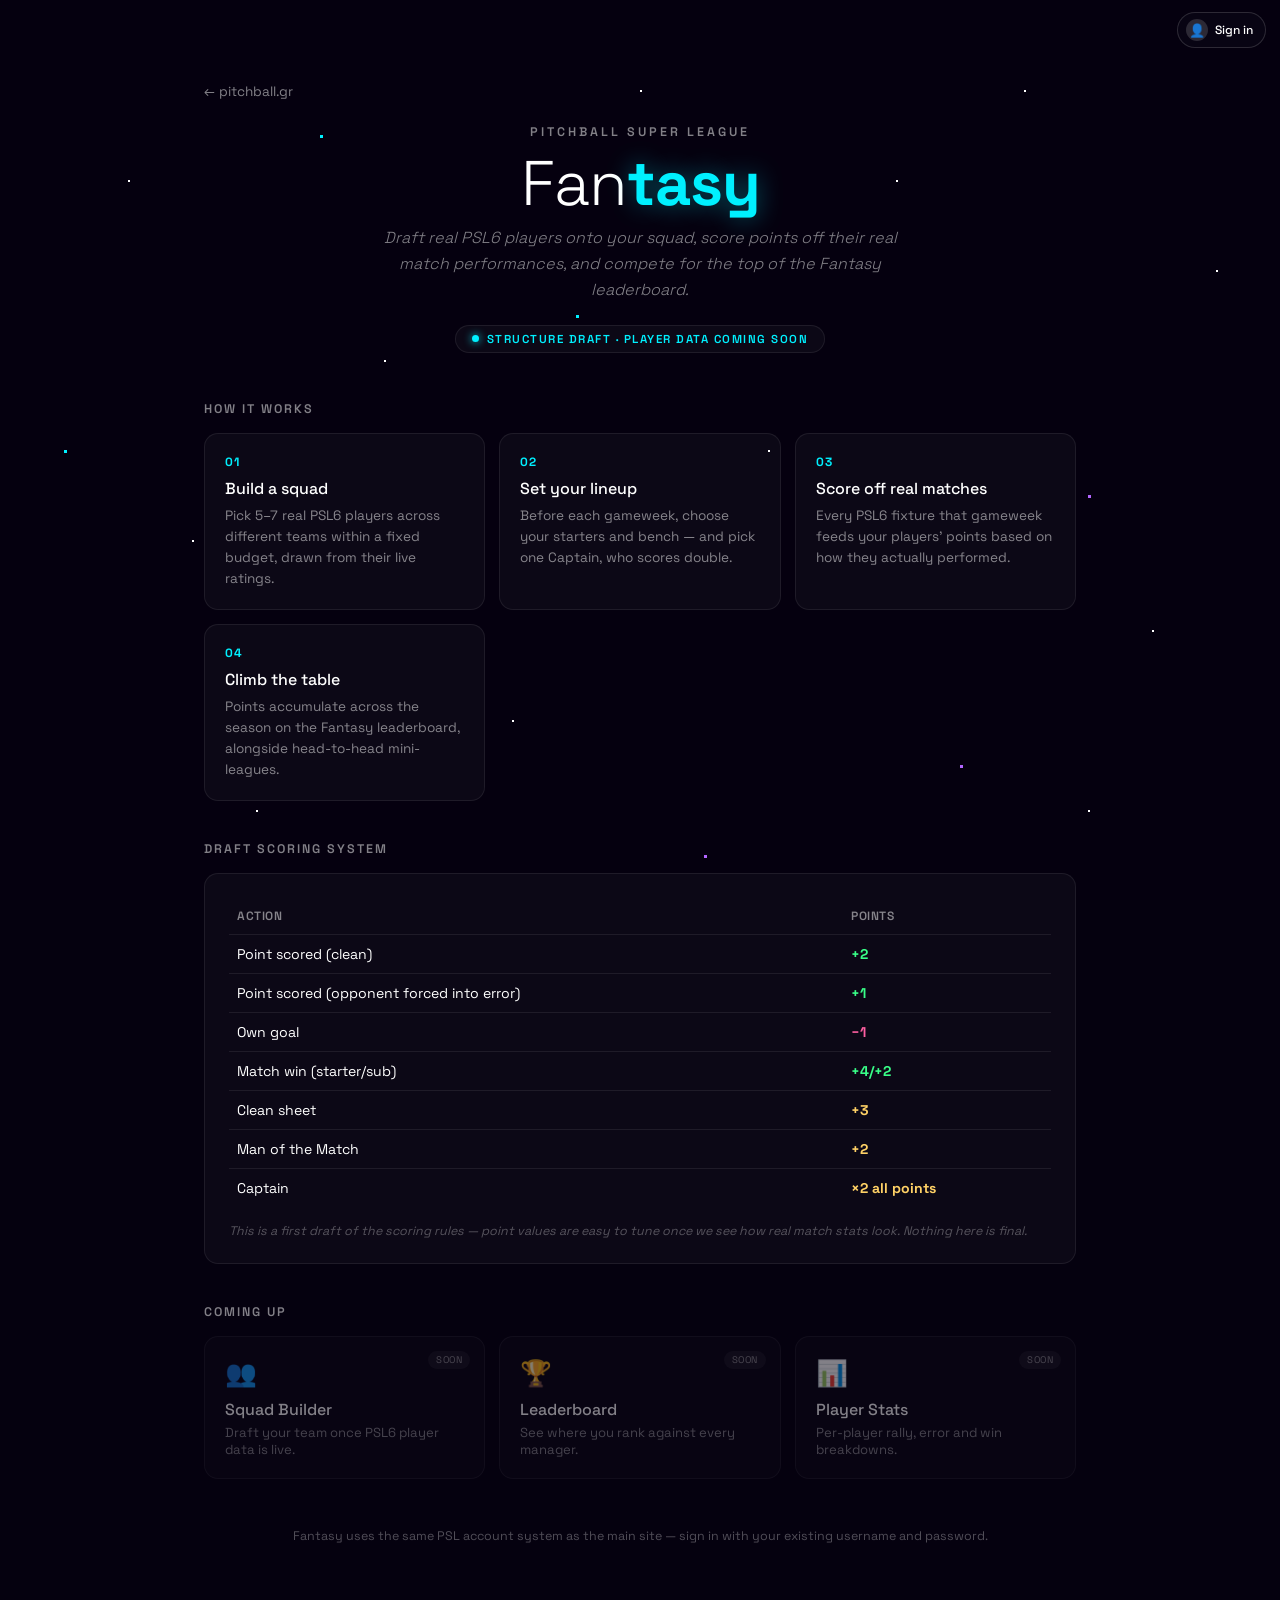
==== index.html @ b67c0db8 "Rename fantasy-index.html to index.html" ====
<!DOCTYPE html>
<html lang="en">
<head>
<meta charset="UTF-8">
<meta name="viewport" content="width=device-width, initial-scale=1.0">
<title>Pitchball Fantasy</title>
<link href="https://fonts.googleapis.com/css2?family=Space+Grotesk:wght@300;400;600;700&display=swap" rel="stylesheet">
<style>
  :root {
    --space-dark: #05010f;
    --panel: rgba(255, 255, 255, 0.03);
    --neon-purple: #b366ff;
    --neon-cyan: #00f0ff;
    --accent-gold: #ffd166;
    --accent-green: #39ff88;
    --accent-pink: #ff5fa2;
    --text-main: #ffffff;
    --text-muted: rgba(255, 255, 255, 0.5);
    --text-dim: rgba(255, 255, 255, 0.3);
    --border-color: rgba(255, 255, 255, 0.08);
    --border-color-2: rgba(255, 255, 255, 0.15);
  }

  * { box-sizing: border-box; margin: 0; padding: 0; }

  body {
    font-family: 'Space Grotesk', sans-serif;
    background-color: var(--space-dark);
    background-image: url('bg.png');
    background-size: cover;
    background-position: center;
    background-attachment: fixed;
    color: var(--text-main);
    min-height: 100vh;
    position: relative;
  }

  body::before {
    content: '';
    position: fixed;
    top: 0; left: 0; right: 0; bottom: 0;
    background: rgba(5, 1, 15, 0.87);
    z-index: 0;
    pointer-events: none;
  }

  .stars {
    position: fixed;
    top: 0; left: 0; width: 100%; height: 100%;
    z-index: 1;
    pointer-events: none;
  }
  .stars::before, .stars::after {
    content: ''; position: absolute; width: 2px; height: 2px;
    background: transparent;
    box-shadow:
      10vw 20vh #fff, 40vw 80vh #fff, 80vw 10vh #fff, 20vw 90vh #fff,
      60vw 50vh #fff, 90vw 70vh #fff, 30vw 40vh #fff, 70vw 20vh #fff,
      50vw 10vh #fff, 15vw 60vh #fff, 85vw 90vh #fff, 95vw 30vh #fff;
    animation: twinkle 4s infinite alternate;
  }
  .stars::after {
    width: 3px; height: 3px;
    box-shadow:
      25vw 15vh var(--neon-cyan), 75vw 85vh var(--neon-purple), 5vw 50vh var(--neon-cyan),
      55vw 95vh var(--neon-purple), 45vw 35vh var(--neon-cyan), 85vw 55vh var(--neon-purple);
    animation: twinkle 3s infinite alternate-reverse;
  }
  @keyframes twinkle {
    0% { opacity: 0.2; transform: scale(0.8); }
    100% { opacity: 1; transform: scale(1.2); }
  }

  .container {
    position: relative;
    z-index: 2;
    max-width: 920px;
    margin: 0 auto;
    padding: 5rem 1.5rem 5rem;
  }

  .back-link {
    display: inline-block;
    color: var(--text-muted);
    text-decoration: none;
    font-size: 0.85rem;
    margin-bottom: 1.5rem;
    transition: color 0.25s;
  }
  .back-link:hover { color: var(--neon-cyan); }

  header { text-align: center; margin-bottom: 3rem; }
  .eyebrow {
    font-size: 0.78rem;
    letter-spacing: 3px;
    text-transform: uppercase;
    color: var(--text-muted);
    font-weight: 600;
    margin-bottom: 0.6rem;
  }
  .title {
    font-size: clamp(2.6rem, 7vh, 4rem);
    font-weight: 300;
    letter-spacing: -1px;
    margin-bottom: 0.6rem;
    line-height: 1.05;
  }
  .title span { color: var(--neon-cyan); font-weight: 700; text-shadow: 0 0 24px rgba(0,240,255,0.4); }
  .subtitle {
    font-size: 1rem;
    color: var(--text-muted);
    font-weight: 300;
    font-style: italic;
    max-width: 560px;
    margin: 0 auto;
    line-height: 1.6;
  }

  .status-pill {
    display: inline-flex;
    align-items: center;
    gap: 8px;
    padding: 6px 16px;
    border-radius: 999px;
    border: 1px solid var(--border-color);
    background: rgba(255, 255, 255, 0.03);
    font-size: 0.72rem;
    letter-spacing: 1.5px;
    text-transform: uppercase;
    color: var(--neon-cyan);
    font-weight: 600;
    margin-top: 1.4rem;
  }
  .status-pill .dot {
    width: 7px; height: 7px;
    border-radius: 50%;
    background: var(--neon-cyan);
    box-shadow: 0 0 8px var(--neon-cyan);
    animation: pulse 1.6s infinite;
  }
  @keyframes pulse { 0%,100%{opacity:1;} 50%{opacity:0.3;} }

  .section { margin-bottom: 2.5rem; }
  .section-title {
    font-size: 0.78rem;
    letter-spacing: 2px;
    text-transform: uppercase;
    color: var(--text-muted);
    font-weight: 600;
    margin-bottom: 1rem;
  }

  .card {
    background: var(--panel);
    border: 1px solid var(--border-color);
    border-radius: 14px;
    padding: 1.5rem;
  }

  .steps-grid { display: grid; grid-template-columns: repeat(auto-fit, minmax(210px, 1fr)); gap: 14px; }
  .step-card {
    background: var(--panel);
    border: 1px solid var(--border-color);
    border-radius: 14px;
    padding: 1.25rem;
  }
  .step-num {
    font-size: 0.75rem;
    color: var(--neon-cyan);
    font-weight: 700;
    letter-spacing: 1px;
    margin-bottom: 8px;
  }
  .step-title { font-size: 1rem; font-weight: 500; margin-bottom: 6px; }
  .step-desc { font-size: 0.85rem; color: var(--text-muted); line-height: 1.55; }

  table.scoring { width: 100%; border-collapse: collapse; font-size: 0.88rem; }
  table.scoring th, table.scoring td { text-align: left; padding: 10px 8px; border-bottom: 1px solid var(--border-color); }
  table.scoring th { color: var(--text-muted); font-weight: 600; font-size: 0.75rem; text-transform: uppercase; letter-spacing: 0.5px; }
  table.scoring tr:last-child td { border-bottom: none; }
  .pts { font-weight: 700; }
  .pts.pos { color: var(--accent-green); }
  .pts.neg { color: var(--accent-pink); }
  .pts.bonus { color: var(--accent-gold); }

  .draft-note {
    margin-top: 1rem;
    font-size: 0.78rem;
    color: var(--text-dim);
    font-style: italic;
  }

  .nav-grid { display: grid; grid-template-columns: repeat(auto-fit, minmax(200px, 1fr)); gap: 14px; }
  .nav-card {
    background: var(--panel);
    border: 1px solid var(--border-color);
    border-radius: 14px;
    padding: 1.25rem;
    text-decoration: none;
    color: var(--text-main);
    transition: border-color 0.2s, transform 0.2s;
    display: block;
    position: relative;
  }
  .nav-card.disabled { opacity: 0.5; cursor: default; pointer-events: none; }
  .nav-card:not(.disabled):hover { border-color: var(--border-color-2); transform: translateY(-2px); }
  .nav-card-icon { font-size: 1.6rem; margin-bottom: 10px; }
  .nav-card-title { font-size: 1rem; font-weight: 500; margin-bottom: 4px; }
  .nav-card-desc { font-size: 0.82rem; color: var(--text-muted); }
  .nav-card-tag {
    position: absolute; top: 14px; right: 14px;
    font-size: 0.6rem; text-transform: uppercase; letter-spacing: 0.5px;
    padding: 3px 8px; border-radius: 999px;
    background: rgba(255,255,255,0.06); color: var(--text-muted);
  }

  .auth-note { font-size: 0.78rem; color: var(--text-dim); text-align: center; margin-top: 3rem; line-height: 1.6; }
</style>
</head>
<body>

<div class="stars"></div>

<div class="container">
  <a href="https://pitchball.gr" class="back-link">&larr; pitchball.gr</a>

  <header>
    <div class="eyebrow">Pitchball Super League</div>
    <h1 class="title">Fan<span>tasy</span></h1>
    <p class="subtitle">Draft real PSL6 players onto your squad, score points off their real match performances, and compete for the top of the Fantasy leaderboard.</p>
    <div class="status-pill"><span class="dot"></span>Structure Draft &middot; Player Data Coming Soon</div>
  </header>

  <div class="section">
    <div class="section-title">How It Works</div>
    <div class="steps-grid">
      <div class="step-card">
        <div class="step-num">01</div>
        <div class="step-title">Build a squad</div>
        <div class="step-desc">Pick 5&ndash;7 real PSL6 players across different teams within a fixed budget, drawn from their live ratings.</div>
      </div>
      <div class="step-card">
        <div class="step-num">02</div>
        <div class="step-title">Set your lineup</div>
        <div class="step-desc">Before each gameweek, choose your starters and bench &mdash; and pick one Captain, who scores double.</div>
      </div>
      <div class="step-card">
        <div class="step-num">03</div>
        <div class="step-title">Score off real matches</div>
        <div class="step-desc">Every PSL6 fixture that gameweek feeds your players' points based on how they actually performed.</div>
      </div>
      <div class="step-card">
        <div class="step-num">04</div>
        <div class="step-title">Climb the table</div>
        <div class="step-desc">Points accumulate across the season on the Fantasy leaderboard, alongside head-to-head mini-leagues.</div>
      </div>
    </div>
  </div>

  <div class="section">
    <div class="section-title">Draft Scoring System</div>
    <div class="card">
      <table class="scoring">
        <thead>
          <tr><th>Action</th><th>Points</th></tr>
        </thead>
        <tbody>
          <tr><td>Point scored (clean)</td><td class="pts pos">+2</td></tr>
          <tr><td>Point scored (opponent forced into error)</td><td class="pts pos">+1</td></tr>
          <tr><td>Own goal</td><td class="pts neg">&minus;1</td></tr>
          <tr><td>Match win (starter/sub)</td><td class="pts pos">+4/+2</td></tr>
          <tr><td>Clean sheet</td><td class="pts bonus">+3</td></tr>
          <tr><td>Man of the Match</td><td class="pts bonus">+2</td></tr>
          <tr><td>Captain</td><td class="pts bonus">&times;2 all points</td></tr>
        </tbody>
      </table>
      <p class="draft-note">This is a first draft of the scoring rules &mdash; point values are easy to tune once we see how real match stats look. Nothing here is final.</p>
    </div>
  </div>

  <div class="section">
    <div class="section-title">Coming Up</div>
    <div class="nav-grid">
      <a href="#" class="nav-card disabled">
        <span class="nav-card-tag">Soon</span>
        <div class="nav-card-icon">&#128101;</div>
        <div class="nav-card-title">Squad Builder</div>
        <div class="nav-card-desc">Draft your team once PSL6 player data is live.</div>
      </a>
      <a href="#" class="nav-card disabled">
        <span class="nav-card-tag">Soon</span>
        <div class="nav-card-icon">&#127942;</div>
        <div class="nav-card-title">Leaderboard</div>
        <div class="nav-card-desc">See where you rank against every manager.</div>
      </a>
      <a href="#" class="nav-card disabled">
        <span class="nav-card-tag">Soon</span>
        <div class="nav-card-icon">&#128202;</div>
        <div class="nav-card-title">Player Stats</div>
        <div class="nav-card-desc">Per-player rally, error and win breakdowns.</div>
      </a>
    </div>
  </div>

  <p class="auth-note">Fantasy uses the same PSL account system as the main site &mdash; sign in with your existing username and password.</p>
</div>

<script>
// ── SHARED PSL AUTH WIDGET (identical to psl5/league.html) ─────────
// Same Firebase Realtime Database, so existing PSL accounts work here too.
// Note: localStorage sessions are per-subdomain, so signing in on pitchball.gr
// does not automatically carry over here — same credentials, separate sign-in.
const PSL_DB_URL = 'https://ptchbl4-default-rtdb.europe-west1.firebasedatabase.app/.json';
const PSL_ADMIN = 'pitchball';
let _pslDbCache = null, _pslDbFetching = null;
async function pslDbGet(){if(_pslDbCache)return _pslDbCache;if(_pslDbFetching)return _pslDbFetching;_pslDbFetching=fetch(PSL_DB_URL).then(r=>r.json()).then(data=>{_pslDbCache=data;_pslDbFetching=null;return _pslDbCache;});return _pslDbFetching;}
async function pslDbSet(data){_pslDbCache=data;await fetch(PSL_DB_URL,{method:'PUT',headers:{'Content-Type':'application/json'},body:JSON.stringify(data)});}
function pslDbInvalidate(){_pslDbCache=null;}
let pslCurrentUser=null;
function pslLoadSession(){const s=localStorage.getItem('psl_session');return s?JSON.parse(s):null;}
function pslSaveSession(u){localStorage.setItem('psl_session',JSON.stringify(u));}
function pslClearSession(){localStorage.removeItem('psl_session');}
async function pslHashPass(pass){const buf=await crypto.subtle.digest('SHA-256',new TextEncoder().encode(pass+'psl5salt'));return Array.from(new Uint8Array(buf)).map(b=>b.toString(16).padStart(2,'0')).join('');}

function injectAuthStyles(){if(document.getElementById('psl-auth-styles'))return;const s=document.createElement('style');s.id='psl-auth-styles';s.textContent=`#psl-auth-widget{position:fixed;top:12px;right:14px;z-index:99999;font-family:'Space Grotesk',sans-serif;}.psl-aw-btn{display:flex;align-items:center;gap:7px;background:rgba(10,5,20,0.85);border:1px solid rgba(255,255,255,0.15);border-radius:20px;padding:6px 12px 6px 8px;cursor:pointer;backdrop-filter:blur(8px);font-size:12px;color:#fff;font-weight:500;}.psl-aw-btn:hover{border-color:rgba(0,240,255,0.5);}.psl-aw-avatar{width:22px;height:22px;border-radius:50%;background:#00f0ff;display:flex;align-items:center;justify-content:center;font-size:11px;font-weight:700;color:#000;flex-shrink:0;}.psl-aw-avatar.guest{background:rgba(255,255,255,0.15);color:#fff;font-size:13px;}.psl-aw-drop{position:absolute;top:calc(100% + 8px);right:0;background:#0a0518;border:1px solid rgba(255,255,255,0.12);border-radius:12px;overflow:hidden;min-width:220px;box-shadow:0 8px 32px rgba(0,0,0,0.5);display:none;}.psl-aw-drop.open{display:block;}.psl-aw-drop-header{padding:12px 14px;border-bottom:1px solid rgba(255,255,255,0.08);font-size:12px;color:rgba(255,255,255,0.4);display:flex;align-items:center;gap:10px;}.psl-aw-drop-header strong{display:block;font-size:14px;color:#fff;margin-bottom:1px;}.psl-aw-drop-item{display:block;width:100%;padding:11px 14px;font-size:13px;font-weight:500;color:#fff;background:none;border:none;cursor:pointer;text-align:left;transition:background 0.1s;font-family:inherit;text-decoration:none;}.psl-aw-drop-item:hover{background:rgba(255,255,255,0.06);}.psl-aw-drop-item.danger{color:#ff5fa2;}.psl-aw-divider{border:none;border-top:1px solid rgba(255,255,255,0.08);margin:2px 0;}.psl-modal-overlay{position:fixed;inset:0;background:rgba(0,0,0,0.7);z-index:100000;display:flex;align-items:center;justify-content:center;padding:1rem;}.psl-modal{background:#0a0518;border:1px solid rgba(255,255,255,0.12);border-radius:16px;width:100%;max-width:380px;overflow:hidden;}.psl-modal-hd{padding:1.25rem 1.5rem;border-bottom:1px solid rgba(255,255,255,0.1);display:flex;align-items:center;justify-content:space-between;}.psl-modal-title{font-size:16px;font-weight:600;color:#fff;}.psl-modal-close{background:none;border:none;color:rgba(255,255,255,0.4);cursor:pointer;font-size:20px;line-height:1;padding:2px;font-family:inherit;}.psl-modal-bd{padding:1.5rem;}.psl-form-group{margin-bottom:14px;}.psl-label{font-size:12px;color:rgba(255,255,255,0.5);margin-bottom:5px;display:block;font-weight:500;}.psl-input{width:100%;background:rgba(255,255,255,0.06);border:1px solid rgba(255,255,255,0.15);color:#fff;border-radius:8px;padding:9px 12px;font-size:13px;font-family:inherit;box-sizing:border-box;}.psl-input:focus{outline:none;border-color:#00f0ff;}.psl-input::placeholder{color:rgba(255,255,255,0.3);}.psl-btn-primary{width:100%;padding:10px;background:#00f0ff;color:#000;border:none;border-radius:8px;font-size:13px;font-weight:700;cursor:pointer;font-family:inherit;}.psl-btn-primary:hover{background:#33f3ff;}.psl-btn-primary:disabled{opacity:0.4;cursor:not-allowed;}.psl-err{font-size:11px;color:#ff5fa2;margin-top:6px;}.psl-ok{font-size:11px;color:#39ff88;margin-top:6px;}.psl-tabs{display:flex;margin-bottom:1.5rem;background:rgba(255,255,255,0.06);border-radius:8px;padding:3px;gap:3px;}.psl-tab{flex:1;padding:7px;border:none;background:none;border-radius:6px;font-size:12px;font-weight:600;color:rgba(255,255,255,0.4);cursor:pointer;font-family:inherit;}.psl-tab.active{background:#00f0ff;color:#000;}.psl-avatar-preview{width:72px;height:72px;border-radius:50%;object-fit:cover;border:2px solid rgba(255,255,255,0.15);display:block;margin:0 auto 12px;}`;document.head.appendChild(s);}

function renderWidget(){if(!document.body){setTimeout(renderWidget,50);return;}const ex=document.getElementById('psl-auth-widget');if(ex)ex.remove();const w=document.createElement('div');w.id='psl-auth-widget';if(pslCurrentUser){const avatarBtn=pslCurrentUser.avatar?`<img src="${pslCurrentUser.avatar}" style="width:22px;height:22px;border-radius:50%;object-fit:cover;flex-shrink:0;" onerror="this.outerHTML='<div class=psl-aw-avatar>${pslCurrentUser.username[0].toUpperCase()}</div>'">`:`<div class="psl-aw-avatar">${pslCurrentUser.username[0].toUpperCase()}</div>`;const avatarDrop=pslCurrentUser.avatar?`<img src="${pslCurrentUser.avatar}" style="width:36px;height:36px;border-radius:50%;object-fit:cover;flex-shrink:0;">`:`<div class="psl-aw-avatar" style="width:36px;height:36px;font-size:15px;">${pslCurrentUser.username[0].toUpperCase()}</div>`;w.innerHTML=`<div class="psl-aw-btn" onclick="pslToggleDrop()">${avatarBtn}<span>${pslCurrentUser.username}</span><span style="color:rgba(255,255,255,0.3);font-size:10px;">▾</span></div><div class="psl-aw-drop" id="psl-aw-drop"><div class="psl-aw-drop-header">${avatarDrop}<div><strong>${pslCurrentUser.username}</strong>${pslCurrentUser.isAdmin?'<span style="color:#00f0ff;font-size:10px;">⚡ Admin</span>':''}</div></div><hr class="psl-aw-divider"><button class="psl-aw-drop-item danger" onclick="pslLogout()">Sign out</button></div>`;}else{w.innerHTML=`<div class="psl-aw-btn" onclick="pslOpenAuth('login')"><div class="psl-aw-avatar guest">👤</div><span>Sign in</span></div>`;}document.body.appendChild(w);document.addEventListener('click',e=>{if(!w.contains(e.target)){const d=document.getElementById('psl-aw-drop');if(d)d.classList.remove('open');}},{capture:true});}
function pslToggleDrop(){document.getElementById('psl-aw-drop')?.classList.toggle('open');}

let _authModal=null;
function pslOpenAuth(tab='login'){if(_authModal)_authModal.remove();const o=document.createElement('div');o.className='psl-modal-overlay';o.id='psl-auth-modal';o.innerHTML=`<div class="psl-modal"><div class="psl-modal-hd"><div class="psl-modal-title">PSL Account</div><button class="psl-modal-close" onclick="pslCloseAuth()">×</button></div><div class="psl-modal-bd"><div class="psl-tabs"><button class="psl-tab ${tab==='login'?'active':''}" onclick="pslSwitchTab('login')">Sign In</button><button class="psl-tab ${tab==='register'?'active':''}" onclick="pslSwitchTab('register')">Register</button></div><div id="psl-tab-login" ${tab!=='login'?'style="display:none"':''}><div class="psl-form-group"><label class="psl-label">Username or Email</label><input class="psl-input" id="psl-li-user" placeholder="Enter username or email"></div><div class="psl-form-group"><label class="psl-label">Password</label><input class="psl-input" id="psl-li-pass" type="password" placeholder="Enter password"></div><div class="psl-err" id="psl-li-err" style="display:none"></div><button class="psl-btn-primary" id="psl-li-btn" onclick="pslDoLogin()">Sign In</button></div><div id="psl-tab-register" ${tab!=='register'?'style="display:none"':''}><div class="psl-form-group"><label class="psl-label">Username</label><input class="psl-input" id="psl-rg-user" placeholder="Choose a username" maxlength="20"></div><div class="psl-form-group"><label class="psl-label">Email</label><input class="psl-input" id="psl-rg-email" type="email" placeholder="your@email.com"></div><div class="psl-form-group"><label class="psl-label">Password</label><input class="psl-input" id="psl-rg-pass" type="password" placeholder="Min. 6 characters"></div><div class="psl-err" id="psl-rg-err" style="display:none"></div><button class="psl-btn-primary" id="psl-rg-btn" onclick="pslDoRegister()">Create Account</button></div></div></div>`;o.addEventListener('click',e=>{if(e.target===o)pslCloseAuth();});document.body.appendChild(o);_authModal=o;}
function pslCloseAuth(){_authModal?.remove();_authModal=null;}
function pslSwitchTab(tab){document.getElementById('psl-tab-login').style.display=tab==='login'?'':'none';document.getElementById('psl-tab-register').style.display=tab==='register'?'':'none';document.querySelectorAll('.psl-tab').forEach((b,i)=>b.classList.toggle('active',i===(tab==='login'?0:1)));}

async function pslDoLogin(){const raw=document.getElementById('psl-li-user').value.trim();const pass=document.getElementById('psl-li-pass').value;const e=document.getElementById('psl-li-err');e.style.display='none';if(!raw||!pass){e.textContent='Please fill in all fields.';e.style.display='block';return;}const btn=document.getElementById('psl-li-btn');btn.disabled=true;btn.textContent='Signing in...';try{const db=await pslDbGet();const users=db.users||{};const user=Object.values(users).find(u=>u.username.toLowerCase()===raw.toLowerCase()||u.email.toLowerCase()===raw.toLowerCase());if(!user){e.textContent='Account not found.';e.style.display='block';return;}const hash=await pslHashPass(pass);if(hash!==user.passHash){e.textContent='Incorrect password.';e.style.display='block';return;}pslCurrentUser={username:user.username,email:user.email,avatar:user.avatar||null,isAdmin:user.username.toLowerCase()===PSL_ADMIN};pslSaveSession(pslCurrentUser);pslCloseAuth();renderWidget();}catch(err){e.textContent='Connection error. Try again.';e.style.display='block';}finally{btn.disabled=false;btn.textContent='Sign In';}}
async function pslDoRegister(){const username=document.getElementById('psl-rg-user').value.trim();const email=document.getElementById('psl-rg-email').value.trim().toLowerCase();const pass=document.getElementById('psl-rg-pass').value;const e=document.getElementById('psl-rg-err');e.style.display='none';if(!username||!email||!pass){e.textContent='Please fill in all fields.';e.style.display='block';return;}if(username.length<2){e.textContent='Username too short.';e.style.display='block';return;}if(pass.length<6){e.textContent='Password must be 6+ characters.';e.style.display='block';return;}const btn=document.getElementById('psl-rg-btn');btn.disabled=true;btn.textContent='Creating...';try{const db=await pslDbGet();const users=db.users||{};if(users[username.toLowerCase()]){e.textContent='Username taken.';e.style.display='block';return;}const passHash=await pslHashPass(pass);users[username.toLowerCase()]={username,email,passHash,avatar:null,joined:new Date().toISOString()};await pslDbSet({...db,users});pslDbInvalidate();pslCurrentUser={username,email,avatar:null,isAdmin:username.toLowerCase()===PSL_ADMIN};pslSaveSession(pslCurrentUser);pslCloseAuth();renderWidget();}catch(err){e.textContent='Connection error. Try again.';e.style.display='block';}finally{btn.disabled=false;btn.textContent='Create Account';}}
function pslLogout(){pslClearSession();pslCurrentUser=null;pslDbInvalidate();renderWidget();}

async function pslAuthInit(){injectAuthStyles();const session=pslLoadSession();if(session){try{const db=await pslDbGet();const uData=(db.users||{})[session.username.toLowerCase()];if(uData){pslCurrentUser={username:uData.username,email:uData.email,avatar:uData.avatar||null,isAdmin:uData.username.toLowerCase()===PSL_ADMIN};pslSaveSession(pslCurrentUser);}else{pslClearSession();}}catch(err){pslCurrentUser=session;}}renderWidget();}
injectAuthStyles();
document.addEventListener('DOMContentLoaded',pslAuthInit);
</script>
</body>
</html>
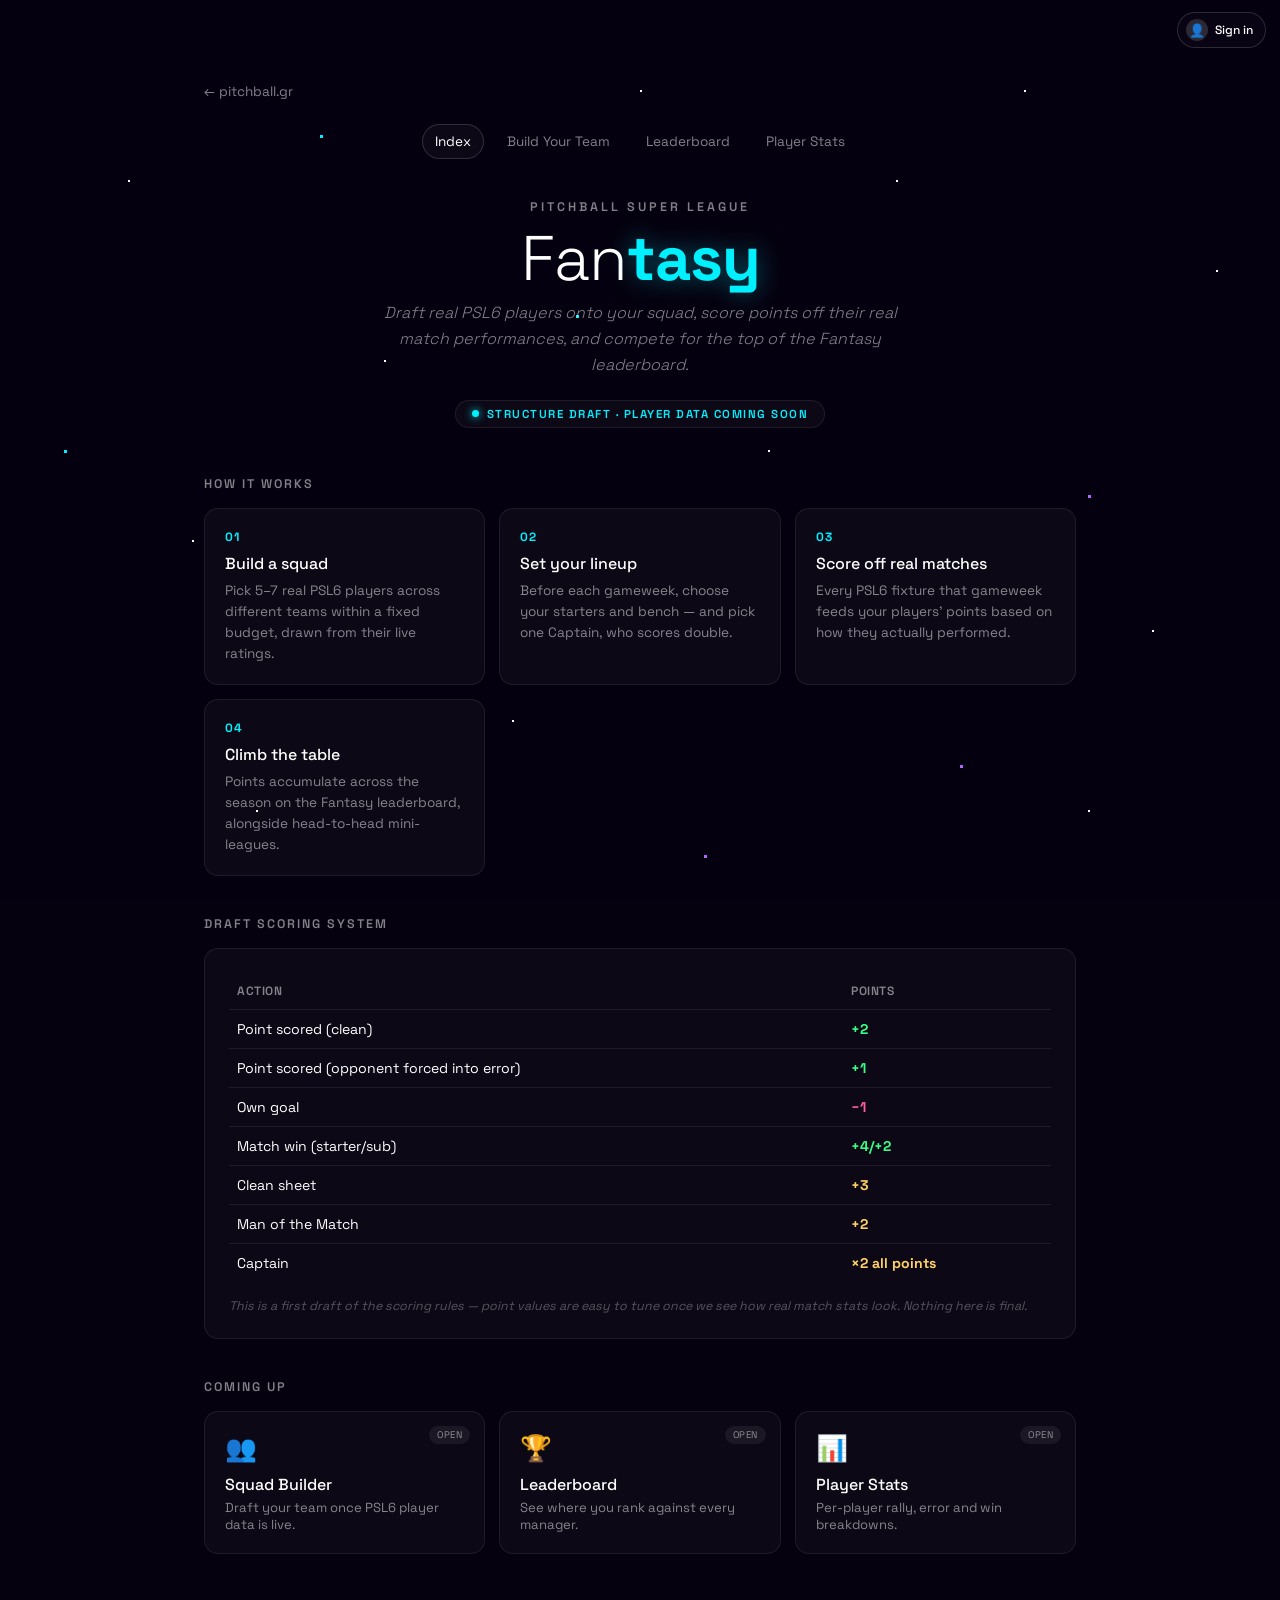
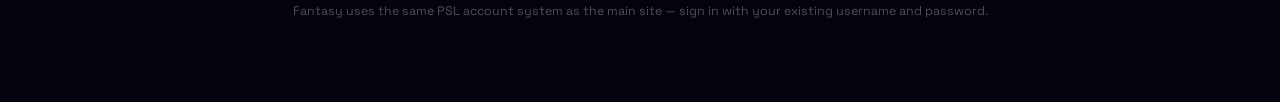
==== commit 7e959b99: "login fix" ====
--- a/index.html
+++ b/index.html
@@ -89,6 +89,29 @@
   }
   .back-link:hover { color: var(--neon-cyan); }
 
+  .topnav {
+    display: flex;
+    justify-content: center;
+    gap: 10px;
+    flex-wrap: wrap;
+    margin-bottom: 2.5rem;
+  }
+  .nav-link {
+    padding: 8px 12px;
+    border-radius: 999px;
+    border: 1px solid transparent;
+    color: var(--text-muted);
+    text-decoration: none;
+    font-size: 0.85rem;
+    transition: 0.2s ease;
+  }
+  .nav-link:hover,
+  .nav-link.active {
+    border-color: var(--border-color-2);
+    background: rgba(255,255,255,0.03);
+    color: var(--text-main);
+  }
+
   header { text-align: center; margin-bottom: 3rem; }
   .eyebrow {
     font-size: 0.78rem;
@@ -223,6 +246,13 @@
 
 <div class="container">
   <a href="https://pitchball.gr" class="back-link">&larr; pitchball.gr</a>
+
+  <nav class="topnav" aria-label="Fantasy pages">
+    <a href="index.html" class="nav-link active" aria-current="page">Index</a>
+    <a href="fantasy-build.html" class="nav-link">Build Your Team</a>
+    <a href="fantasy-leaderboard.html" class="nav-link">Leaderboard</a>
+    <a href="fantasy-players.html" class="nav-link">Player Stats</a>
+  </nav>
 
   <header>
     <div class="eyebrow">Pitchball Super League</div>
@@ -281,20 +311,20 @@
   <div class="section">
     <div class="section-title">Coming Up</div>
     <div class="nav-grid">
-      <a href="#" class="nav-card disabled">
-        <span class="nav-card-tag">Soon</span>
+      <a href="fantasy-build.html" class="nav-card">
+        <span class="nav-card-tag">Open</span>
         <div class="nav-card-icon">&#128101;</div>
         <div class="nav-card-title">Squad Builder</div>
         <div class="nav-card-desc">Draft your team once PSL6 player data is live.</div>
       </a>
-      <a href="#" class="nav-card disabled">
-        <span class="nav-card-tag">Soon</span>
+      <a href="fantasy-leaderboard.html" class="nav-card">
+        <span class="nav-card-tag">Open</span>
         <div class="nav-card-icon">&#127942;</div>
         <div class="nav-card-title">Leaderboard</div>
         <div class="nav-card-desc">See where you rank against every manager.</div>
       </a>
-      <a href="#" class="nav-card disabled">
-        <span class="nav-card-tag">Soon</span>
+      <a href="fantasy-players.html" class="nav-card">
+        <span class="nav-card-tag">Open</span>
         <div class="nav-card-icon">&#128202;</div>
         <div class="nav-card-title">Player Stats</div>
         <div class="nav-card-desc">Per-player rally, error and win breakdowns.</div>
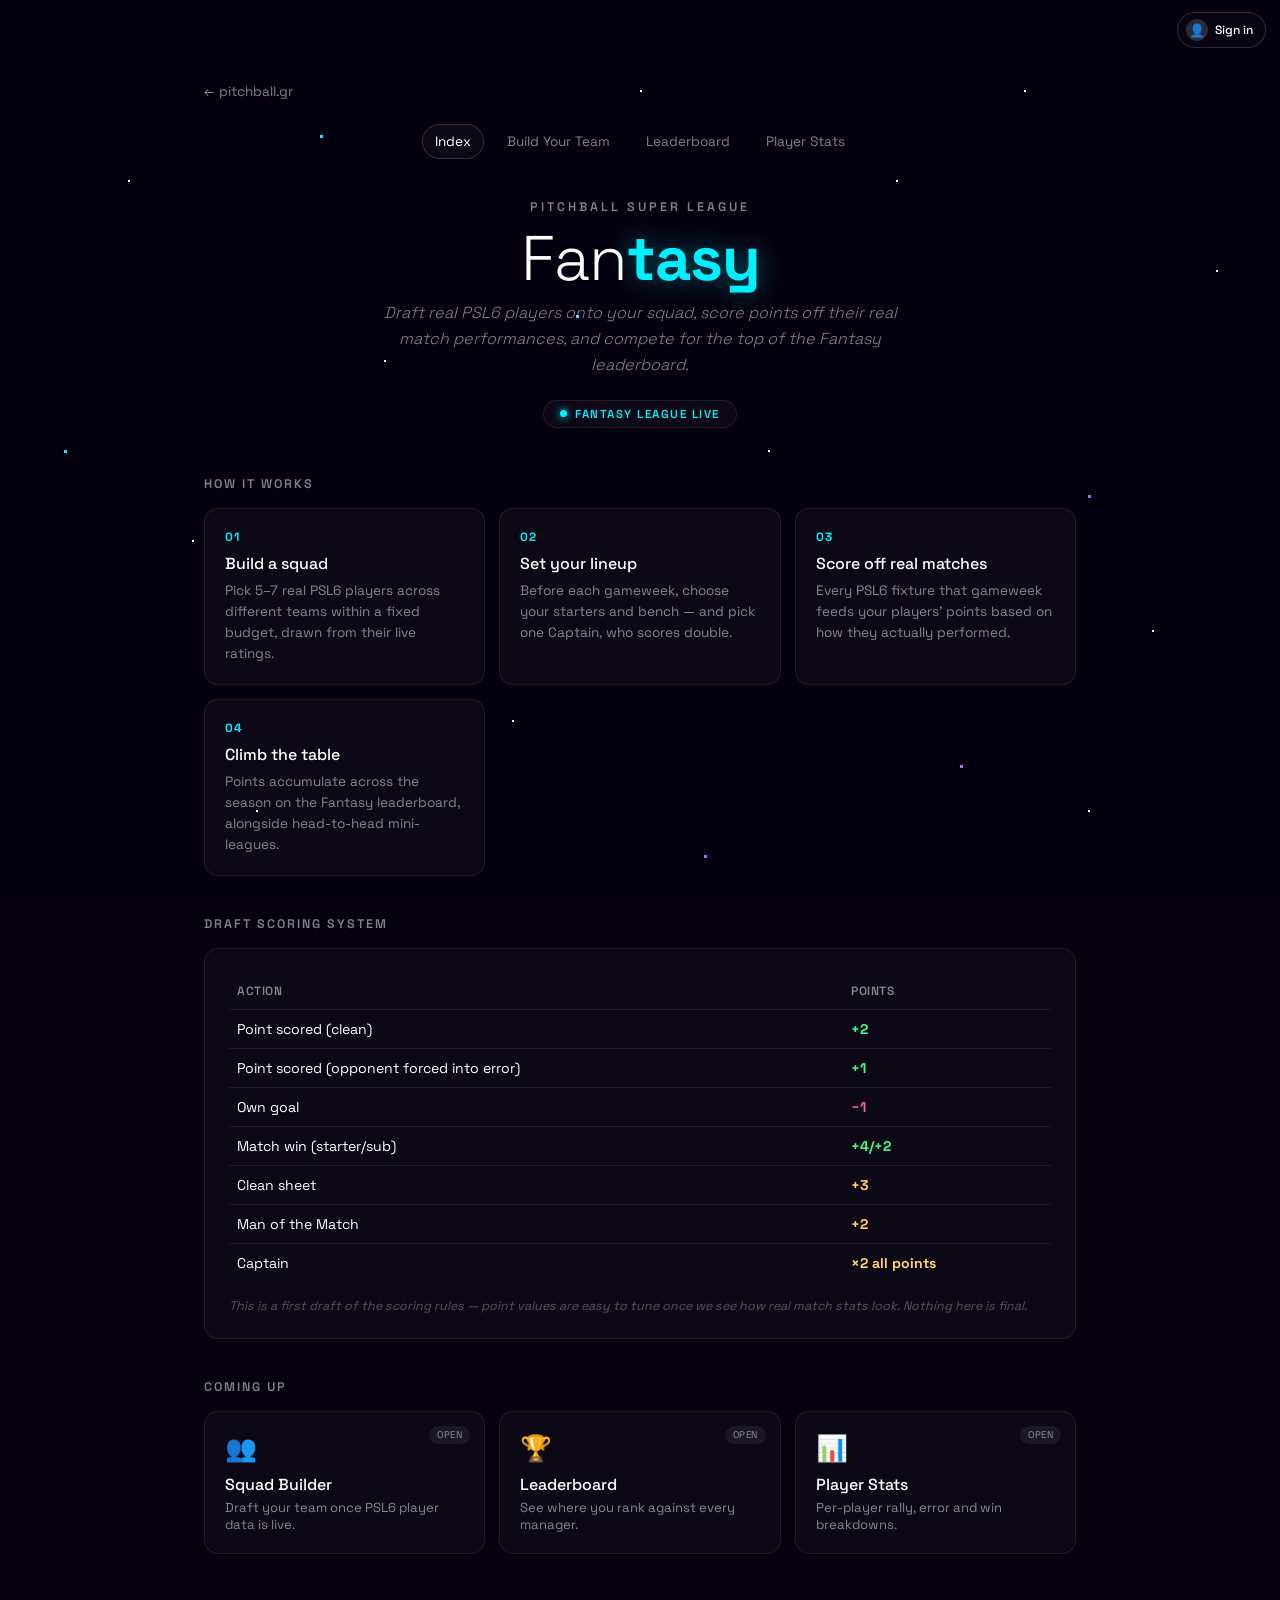
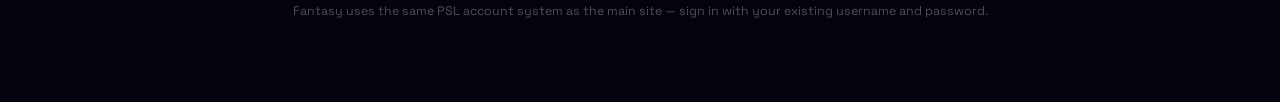
==== commit 9b05c9d1: "grhgtdaht" ====
--- a/index.html
+++ b/index.html
@@ -252,13 +252,14 @@
     <a href="fantasy-build.html" class="nav-link">Build Your Team</a>
     <a href="fantasy-leaderboard.html" class="nav-link">Leaderboard</a>
     <a href="fantasy-players.html" class="nav-link">Player Stats</a>
+    <a id="admin-nav-link" href="fantasy-admin.html" class="nav-link" style="display:none">Admin</a>
   </nav>
 
   <header>
     <div class="eyebrow">Pitchball Super League</div>
     <h1 class="title">Fan<span>tasy</span></h1>
     <p class="subtitle">Draft real PSL6 players onto your squad, score points off their real match performances, and compete for the top of the Fantasy leaderboard.</p>
-    <div class="status-pill"><span class="dot"></span>Structure Draft &middot; Player Data Coming Soon</div>
+    <div class="status-pill"><span class="dot"></span>Fantasy League Live</div>
   </header>
 
   <div class="section">
@@ -354,7 +355,7 @@
 
 function injectAuthStyles(){if(document.getElementById('psl-auth-styles'))return;const s=document.createElement('style');s.id='psl-auth-styles';s.textContent=`#psl-auth-widget{position:fixed;top:12px;right:14px;z-index:99999;font-family:'Space Grotesk',sans-serif;}.psl-aw-btn{display:flex;align-items:center;gap:7px;background:rgba(10,5,20,0.85);border:1px solid rgba(255,255,255,0.15);border-radius:20px;padding:6px 12px 6px 8px;cursor:pointer;backdrop-filter:blur(8px);font-size:12px;color:#fff;font-weight:500;}.psl-aw-btn:hover{border-color:rgba(0,240,255,0.5);}.psl-aw-avatar{width:22px;height:22px;border-radius:50%;background:#00f0ff;display:flex;align-items:center;justify-content:center;font-size:11px;font-weight:700;color:#000;flex-shrink:0;}.psl-aw-avatar.guest{background:rgba(255,255,255,0.15);color:#fff;font-size:13px;}.psl-aw-drop{position:absolute;top:calc(100% + 8px);right:0;background:#0a0518;border:1px solid rgba(255,255,255,0.12);border-radius:12px;overflow:hidden;min-width:220px;box-shadow:0 8px 32px rgba(0,0,0,0.5);display:none;}.psl-aw-drop.open{display:block;}.psl-aw-drop-header{padding:12px 14px;border-bottom:1px solid rgba(255,255,255,0.08);font-size:12px;color:rgba(255,255,255,0.4);display:flex;align-items:center;gap:10px;}.psl-aw-drop-header strong{display:block;font-size:14px;color:#fff;margin-bottom:1px;}.psl-aw-drop-item{display:block;width:100%;padding:11px 14px;font-size:13px;font-weight:500;color:#fff;background:none;border:none;cursor:pointer;text-align:left;transition:background 0.1s;font-family:inherit;text-decoration:none;}.psl-aw-drop-item:hover{background:rgba(255,255,255,0.06);}.psl-aw-drop-item.danger{color:#ff5fa2;}.psl-aw-divider{border:none;border-top:1px solid rgba(255,255,255,0.08);margin:2px 0;}.psl-modal-overlay{position:fixed;inset:0;background:rgba(0,0,0,0.7);z-index:100000;display:flex;align-items:center;justify-content:center;padding:1rem;}.psl-modal{background:#0a0518;border:1px solid rgba(255,255,255,0.12);border-radius:16px;width:100%;max-width:380px;overflow:hidden;}.psl-modal-hd{padding:1.25rem 1.5rem;border-bottom:1px solid rgba(255,255,255,0.1);display:flex;align-items:center;justify-content:space-between;}.psl-modal-title{font-size:16px;font-weight:600;color:#fff;}.psl-modal-close{background:none;border:none;color:rgba(255,255,255,0.4);cursor:pointer;font-size:20px;line-height:1;padding:2px;font-family:inherit;}.psl-modal-bd{padding:1.5rem;}.psl-form-group{margin-bottom:14px;}.psl-label{font-size:12px;color:rgba(255,255,255,0.5);margin-bottom:5px;display:block;font-weight:500;}.psl-input{width:100%;background:rgba(255,255,255,0.06);border:1px solid rgba(255,255,255,0.15);color:#fff;border-radius:8px;padding:9px 12px;font-size:13px;font-family:inherit;box-sizing:border-box;}.psl-input:focus{outline:none;border-color:#00f0ff;}.psl-input::placeholder{color:rgba(255,255,255,0.3);}.psl-btn-primary{width:100%;padding:10px;background:#00f0ff;color:#000;border:none;border-radius:8px;font-size:13px;font-weight:700;cursor:pointer;font-family:inherit;}.psl-btn-primary:hover{background:#33f3ff;}.psl-btn-primary:disabled{opacity:0.4;cursor:not-allowed;}.psl-err{font-size:11px;color:#ff5fa2;margin-top:6px;}.psl-ok{font-size:11px;color:#39ff88;margin-top:6px;}.psl-tabs{display:flex;margin-bottom:1.5rem;background:rgba(255,255,255,0.06);border-radius:8px;padding:3px;gap:3px;}.psl-tab{flex:1;padding:7px;border:none;background:none;border-radius:6px;font-size:12px;font-weight:600;color:rgba(255,255,255,0.4);cursor:pointer;font-family:inherit;}.psl-tab.active{background:#00f0ff;color:#000;}.psl-avatar-preview{width:72px;height:72px;border-radius:50%;object-fit:cover;border:2px solid rgba(255,255,255,0.15);display:block;margin:0 auto 12px;}`;document.head.appendChild(s);}
 
-function renderWidget(){if(!document.body){setTimeout(renderWidget,50);return;}const ex=document.getElementById('psl-auth-widget');if(ex)ex.remove();const w=document.createElement('div');w.id='psl-auth-widget';if(pslCurrentUser){const avatarBtn=pslCurrentUser.avatar?`<img src="${pslCurrentUser.avatar}" style="width:22px;height:22px;border-radius:50%;object-fit:cover;flex-shrink:0;" onerror="this.outerHTML='<div class=psl-aw-avatar>${pslCurrentUser.username[0].toUpperCase()}</div>'">`:`<div class="psl-aw-avatar">${pslCurrentUser.username[0].toUpperCase()}</div>`;const avatarDrop=pslCurrentUser.avatar?`<img src="${pslCurrentUser.avatar}" style="width:36px;height:36px;border-radius:50%;object-fit:cover;flex-shrink:0;">`:`<div class="psl-aw-avatar" style="width:36px;height:36px;font-size:15px;">${pslCurrentUser.username[0].toUpperCase()}</div>`;w.innerHTML=`<div class="psl-aw-btn" onclick="pslToggleDrop()">${avatarBtn}<span>${pslCurrentUser.username}</span><span style="color:rgba(255,255,255,0.3);font-size:10px;">▾</span></div><div class="psl-aw-drop" id="psl-aw-drop"><div class="psl-aw-drop-header">${avatarDrop}<div><strong>${pslCurrentUser.username}</strong>${pslCurrentUser.isAdmin?'<span style="color:#00f0ff;font-size:10px;">⚡ Admin</span>':''}</div></div><hr class="psl-aw-divider"><button class="psl-aw-drop-item danger" onclick="pslLogout()">Sign out</button></div>`;}else{w.innerHTML=`<div class="psl-aw-btn" onclick="pslOpenAuth('login')"><div class="psl-aw-avatar guest">👤</div><span>Sign in</span></div>`;}document.body.appendChild(w);document.addEventListener('click',e=>{if(!w.contains(e.target)){const d=document.getElementById('psl-aw-drop');if(d)d.classList.remove('open');}},{capture:true});}
+function renderWidget(){if(!document.body){setTimeout(renderWidget,50);return;}const ex=document.getElementById('psl-auth-widget');if(ex)ex.remove();const adminNav=document.getElementById('admin-nav-link');if(adminNav)adminNav.style.display=pslCurrentUser?.isAdmin?'':'none';const w=document.createElement('div');w.id='psl-auth-widget';if(pslCurrentUser){const avatarBtn=pslCurrentUser.avatar?`<img src="${pslCurrentUser.avatar}" style="width:22px;height:22px;border-radius:50%;object-fit:cover;flex-shrink:0;" onerror="this.outerHTML='<div class=psl-aw-avatar>${pslCurrentUser.username[0].toUpperCase()}</div>'">`:`<div class="psl-aw-avatar">${pslCurrentUser.username[0].toUpperCase()}</div>`;const avatarDrop=pslCurrentUser.avatar?`<img src="${pslCurrentUser.avatar}" style="width:36px;height:36px;border-radius:50%;object-fit:cover;flex-shrink:0;">`:`<div class="psl-aw-avatar" style="width:36px;height:36px;font-size:15px;">${pslCurrentUser.username[0].toUpperCase()}</div>`;w.innerHTML=`<div class="psl-aw-btn" onclick="pslToggleDrop()">${avatarBtn}<span>${pslCurrentUser.username}</span><span style="color:rgba(255,255,255,0.3);font-size:10px;">▾</span></div><div class="psl-aw-drop" id="psl-aw-drop"><div class="psl-aw-drop-header">${avatarDrop}<div><strong>${pslCurrentUser.username}</strong>${pslCurrentUser.isAdmin?'<span style="color:#00f0ff;font-size:10px;">⚡ Admin</span>':''}</div></div><hr class="psl-aw-divider"><button class="psl-aw-drop-item danger" onclick="pslLogout()">Sign out</button></div>`;}else{w.innerHTML=`<div class="psl-aw-btn" onclick="pslOpenAuth('login')"><div class="psl-aw-avatar guest">👤</div><span>Sign in</span></div>`;}document.body.appendChild(w);document.addEventListener('click',e=>{if(!w.contains(e.target)){const d=document.getElementById('psl-aw-drop');if(d)d.classList.remove('open');}},{capture:true});}
 function pslToggleDrop(){document.getElementById('psl-aw-drop')?.classList.toggle('open');}
 
 let _authModal=null;
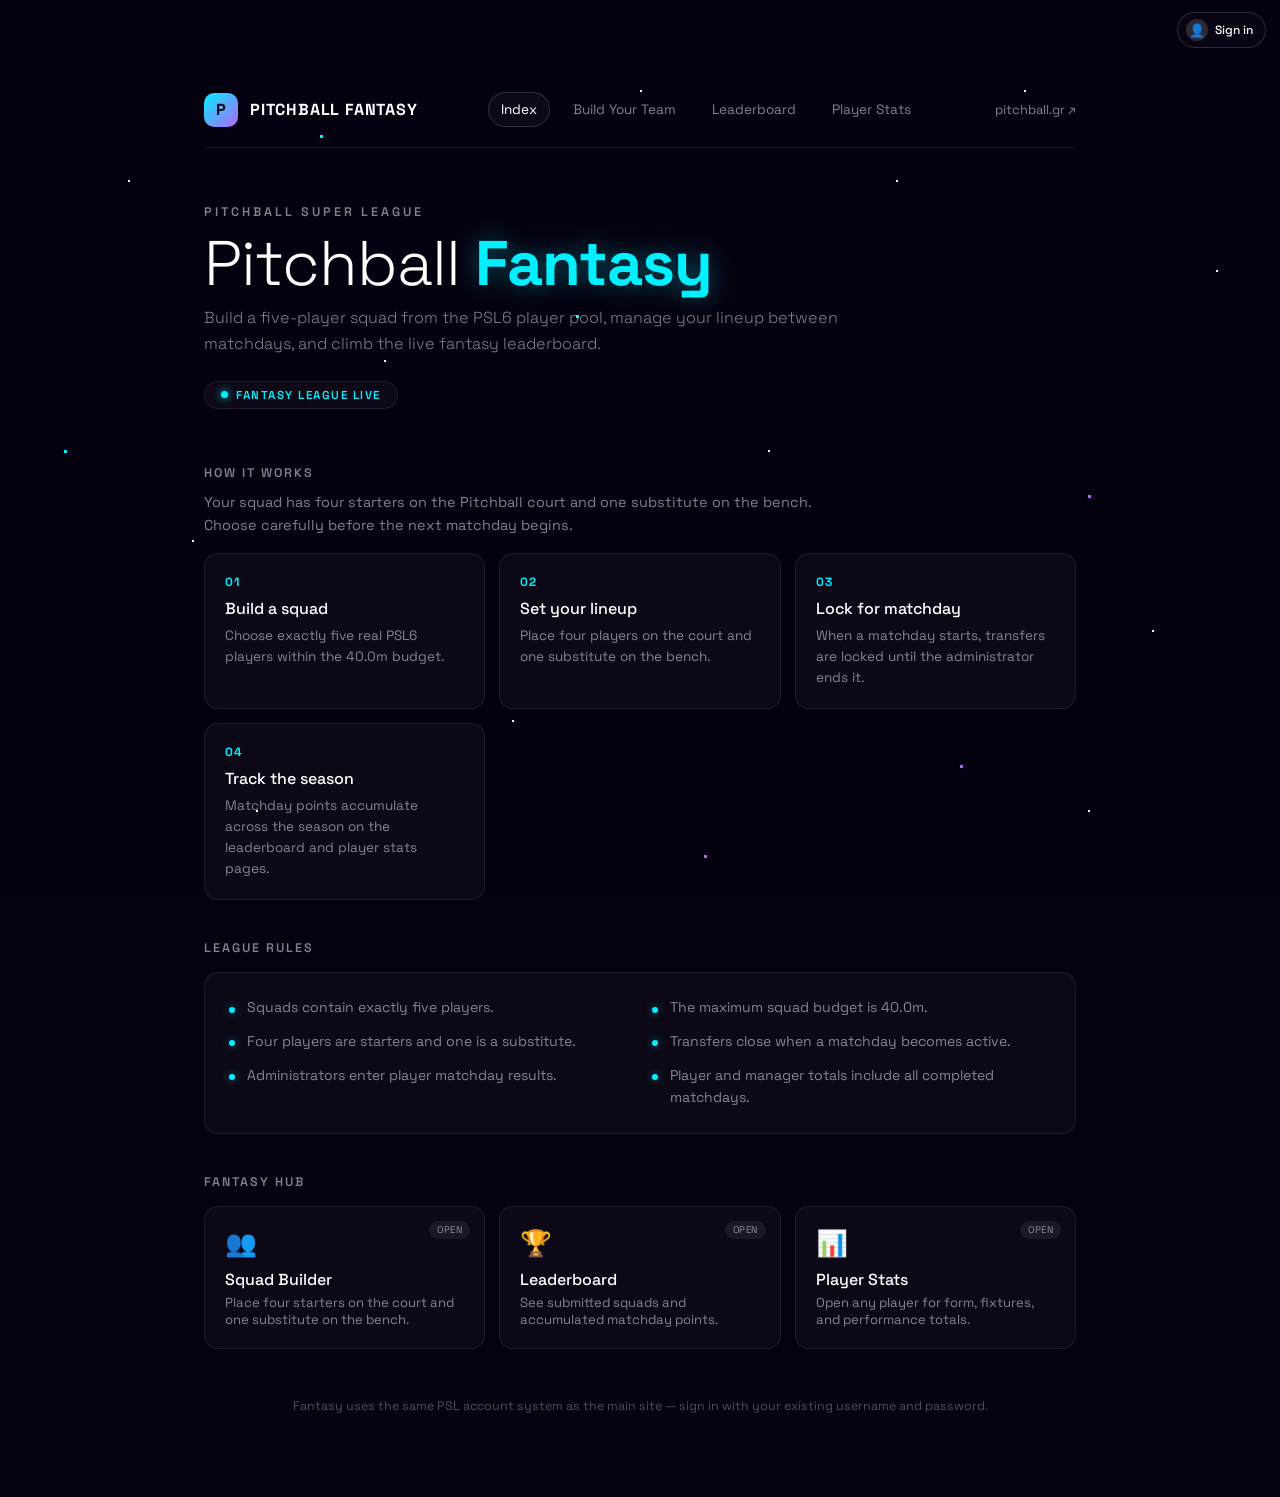
==== commit 7b4fbe63: "OPEN BETA" ====
--- a/index.html
+++ b/index.html
@@ -238,6 +238,53 @@
   }
 
   .auth-note { font-size: 0.78rem; color: var(--text-dim); text-align: center; margin-top: 3rem; line-height: 1.6; }
+
+  .site-topbar {
+    display: flex;
+    align-items: center;
+    justify-content: space-between;
+    gap: 18px;
+    padding: 12px 0 20px;
+    border-bottom: 1px solid var(--border-color);
+    margin-bottom: 3.5rem;
+  }
+  .brand {
+    display: flex;
+    align-items: center;
+    gap: 12px;
+    color: var(--text-main);
+    text-decoration: none;
+    font-weight: 700;
+    letter-spacing: 0.05em;
+    text-transform: uppercase;
+    white-space: nowrap;
+  }
+  .brand-mark {
+    display: grid;
+    place-items: center;
+    width: 34px;
+    height: 34px;
+    border-radius: 10px;
+    background: linear-gradient(135deg, var(--neon-cyan), var(--neon-purple));
+    color: var(--space-dark);
+    font-weight: 800;
+  }
+  .site-topbar .topnav { margin: 0; justify-content: flex-end; }
+  .site-link { color: var(--text-muted); font-size: 0.8rem; text-decoration: none; white-space: nowrap; }
+  .site-link:hover { color: var(--neon-cyan); }
+  .hero-header { text-align: left; margin-bottom: 3.5rem; }
+  .hero-header .subtitle { margin: 0; max-width: 680px; font-style: normal; }
+  .hero-header .status-pill { margin-top: 1.5rem; }
+  .section-intro { max-width: 620px; margin: -0.35rem 0 1rem; color: var(--text-muted); line-height: 1.6; font-size: 0.9rem; }
+  .rule-list { display: grid; grid-template-columns: repeat(2, minmax(0, 1fr)); gap: 12px 24px; list-style: none; }
+  .rule-list li { position: relative; padding-left: 18px; color: var(--text-muted); line-height: 1.55; font-size: 0.88rem; }
+  .rule-list li::before { content: ''; position: absolute; left: 0; top: 0.65em; width: 6px; height: 6px; border-radius: 50%; background: var(--neon-cyan); box-shadow: 0 0 8px rgba(0,240,255,0.5); }
+  @media (max-width: 760px) {
+    .site-topbar { align-items: flex-start; flex-direction: column; margin-bottom: 2.5rem; }
+    .site-topbar .topnav { justify-content: flex-start; }
+    .hero-header { margin-bottom: 2.5rem; }
+    .rule-list { grid-template-columns: 1fr; }
+  }
 </style>
 </head>
 <body>
@@ -245,90 +292,86 @@
 <div class="stars"></div>
 
 <div class="container">
-  <a href="https://pitchball.gr" class="back-link">&larr; pitchball.gr</a>
-
-  <nav class="topnav" aria-label="Fantasy pages">
+  <div class="site-topbar">
+    <a href="index.html" class="brand"><span class="brand-mark">P</span><span>Pitchball Fantasy</span></a>
+    <nav class="topnav" aria-label="Fantasy pages">
     <a href="index.html" class="nav-link active" aria-current="page">Index</a>
     <a href="fantasy-build.html" class="nav-link">Build Your Team</a>
     <a href="fantasy-leaderboard.html" class="nav-link">Leaderboard</a>
     <a href="fantasy-players.html" class="nav-link">Player Stats</a>
     <a id="admin-nav-link" href="fantasy-admin.html" class="nav-link" style="display:none">Admin</a>
-  </nav>
-
-  <header>
+    </nav>
+    <a href="https://pitchball.gr" class="site-link">pitchball.gr &nearr;</a>
+  </div>
+
+  <header class="hero-header">
     <div class="eyebrow">Pitchball Super League</div>
-    <h1 class="title">Fan<span>tasy</span></h1>
-    <p class="subtitle">Draft real PSL6 players onto your squad, score points off their real match performances, and compete for the top of the Fantasy leaderboard.</p>
+    <h1 class="title">Pitchball <span>Fantasy</span></h1>
+    <p class="subtitle">Build a five-player squad from the PSL6 player pool, manage your lineup between matchdays, and climb the live fantasy leaderboard.</p>
     <div class="status-pill"><span class="dot"></span>Fantasy League Live</div>
   </header>
 
   <div class="section">
     <div class="section-title">How It Works</div>
+    <p class="section-intro">Your squad has four starters on the Pitchball court and one substitute on the bench. Choose carefully before the next matchday begins.</p>
     <div class="steps-grid">
       <div class="step-card">
         <div class="step-num">01</div>
         <div class="step-title">Build a squad</div>
-        <div class="step-desc">Pick 5&ndash;7 real PSL6 players across different teams within a fixed budget, drawn from their live ratings.</div>
+        <div class="step-desc">Choose exactly five real PSL6 players within the 40.0m budget.</div>
       </div>
       <div class="step-card">
         <div class="step-num">02</div>
         <div class="step-title">Set your lineup</div>
-        <div class="step-desc">Before each gameweek, choose your starters and bench &mdash; and pick one Captain, who scores double.</div>
+        <div class="step-desc">Place four players on the court and one substitute on the bench.</div>
       </div>
       <div class="step-card">
         <div class="step-num">03</div>
-        <div class="step-title">Score off real matches</div>
-        <div class="step-desc">Every PSL6 fixture that gameweek feeds your players' points based on how they actually performed.</div>
+        <div class="step-title">Lock for matchday</div>
+        <div class="step-desc">When a matchday starts, transfers are locked until the administrator ends it.</div>
       </div>
       <div class="step-card">
         <div class="step-num">04</div>
-        <div class="step-title">Climb the table</div>
-        <div class="step-desc">Points accumulate across the season on the Fantasy leaderboard, alongside head-to-head mini-leagues.</div>
+        <div class="step-title">Track the season</div>
+        <div class="step-desc">Matchday points accumulate across the season on the leaderboard and player stats pages.</div>
       </div>
     </div>
   </div>
 
   <div class="section">
-    <div class="section-title">Draft Scoring System</div>
+    <div class="section-title">League Rules</div>
     <div class="card">
-      <table class="scoring">
-        <thead>
-          <tr><th>Action</th><th>Points</th></tr>
-        </thead>
-        <tbody>
-          <tr><td>Point scored (clean)</td><td class="pts pos">+2</td></tr>
-          <tr><td>Point scored (opponent forced into error)</td><td class="pts pos">+1</td></tr>
-          <tr><td>Own goal</td><td class="pts neg">&minus;1</td></tr>
-          <tr><td>Match win (starter/sub)</td><td class="pts pos">+4/+2</td></tr>
-          <tr><td>Clean sheet</td><td class="pts bonus">+3</td></tr>
-          <tr><td>Man of the Match</td><td class="pts bonus">+2</td></tr>
-          <tr><td>Captain</td><td class="pts bonus">&times;2 all points</td></tr>
-        </tbody>
-      </table>
-      <p class="draft-note">This is a first draft of the scoring rules &mdash; point values are easy to tune once we see how real match stats look. Nothing here is final.</p>
+      <ul class="rule-list">
+        <li>Squads contain exactly five players.</li>
+        <li>The maximum squad budget is 40.0m.</li>
+        <li>Four players are starters and one is a substitute.</li>
+        <li>Transfers close when a matchday becomes active.</li>
+        <li>Administrators enter player matchday results.</li>
+        <li>Player and manager totals include all completed matchdays.</li>
+      </ul>
     </div>
   </div>
 
   <div class="section">
-    <div class="section-title">Coming Up</div>
+    <div class="section-title">Fantasy Hub</div>
     <div class="nav-grid">
       <a href="fantasy-build.html" class="nav-card">
         <span class="nav-card-tag">Open</span>
         <div class="nav-card-icon">&#128101;</div>
         <div class="nav-card-title">Squad Builder</div>
-        <div class="nav-card-desc">Draft your team once PSL6 player data is live.</div>
+        <div class="nav-card-desc">Place four starters on the court and one substitute on the bench.</div>
       </a>
       <a href="fantasy-leaderboard.html" class="nav-card">
         <span class="nav-card-tag">Open</span>
         <div class="nav-card-icon">&#127942;</div>
         <div class="nav-card-title">Leaderboard</div>
-        <div class="nav-card-desc">See where you rank against every manager.</div>
+        <div class="nav-card-desc">See submitted squads and accumulated matchday points.</div>
       </a>
       <a href="fantasy-players.html" class="nav-card">
         <span class="nav-card-tag">Open</span>
         <div class="nav-card-icon">&#128202;</div>
         <div class="nav-card-title">Player Stats</div>
-        <div class="nav-card-desc">Per-player rally, error and win breakdowns.</div>
+        <div class="nav-card-desc">Open any player for form, fixtures, and performance totals.</div>
       </a>
     </div>
   </div>
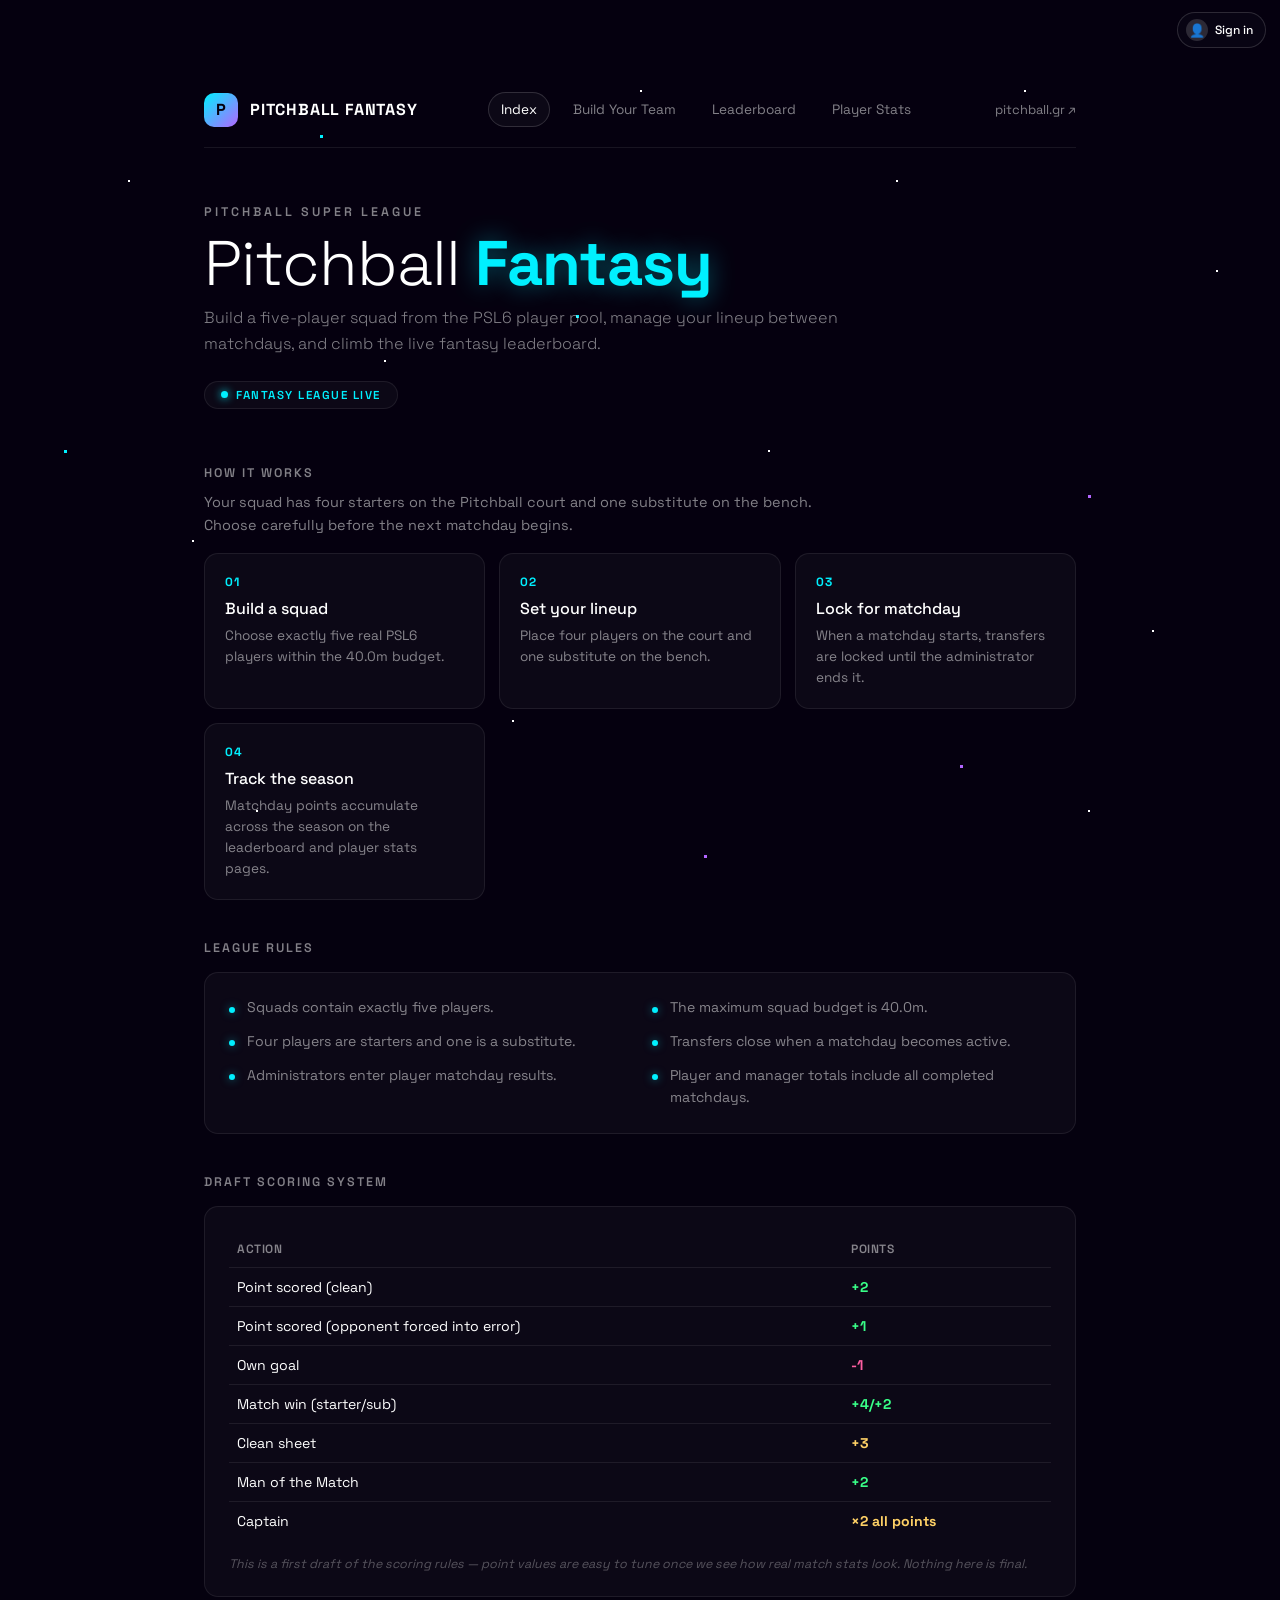
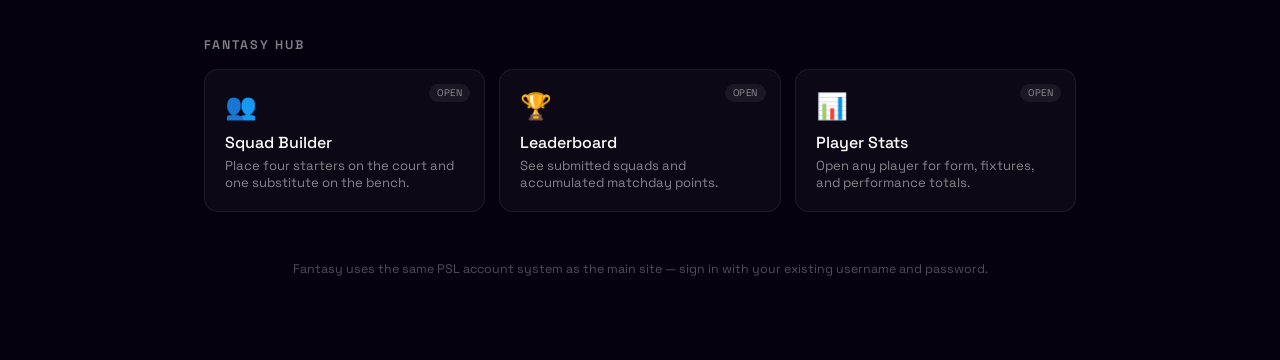
==== commit 3991c661: "tung" ====
--- a/index.html
+++ b/index.html
@@ -353,6 +353,51 @@
   </div>
 
   <div class="section">
+    <div class="section-title">Draft Scoring System</div>
+    <div class="card">
+      <table class="scoring" aria-label="Draft scoring system">
+        <thead>
+          <tr>
+            <th>Action</th>
+            <th>Points</th>
+          </tr>
+        </thead>
+        <tbody>
+          <tr>
+            <td>Point scored (clean)</td>
+            <td class="pts pos">+2</td>
+          </tr>
+          <tr>
+            <td>Point scored (opponent forced into error)</td>
+            <td class="pts pos">+1</td>
+          </tr>
+          <tr>
+            <td>Own goal</td>
+            <td class="pts neg">-1</td>
+          </tr>
+          <tr>
+            <td>Match win (starter/sub)</td>
+            <td class="pts pos">+4/+2</td>
+          </tr>
+          <tr>
+            <td>Clean sheet</td>
+            <td class="pts bonus">+3</td>
+          </tr>
+          <tr>
+            <td>Man of the Match</td>
+            <td class="pts pos">+2</td>
+          </tr>
+          <tr>
+            <td>Captain</td>
+            <td class="pts bonus">×2 all points</td>
+          </tr>
+        </tbody>
+      </table>
+      <p class="draft-note">This is a first draft of the scoring rules — point values are easy to tune once we see how real match stats look. Nothing here is final.</p>
+    </div>
+  </div>
+
+  <div class="section">
     <div class="section-title">Fantasy Hub</div>
     <div class="nav-grid">
       <a href="fantasy-build.html" class="nav-card">
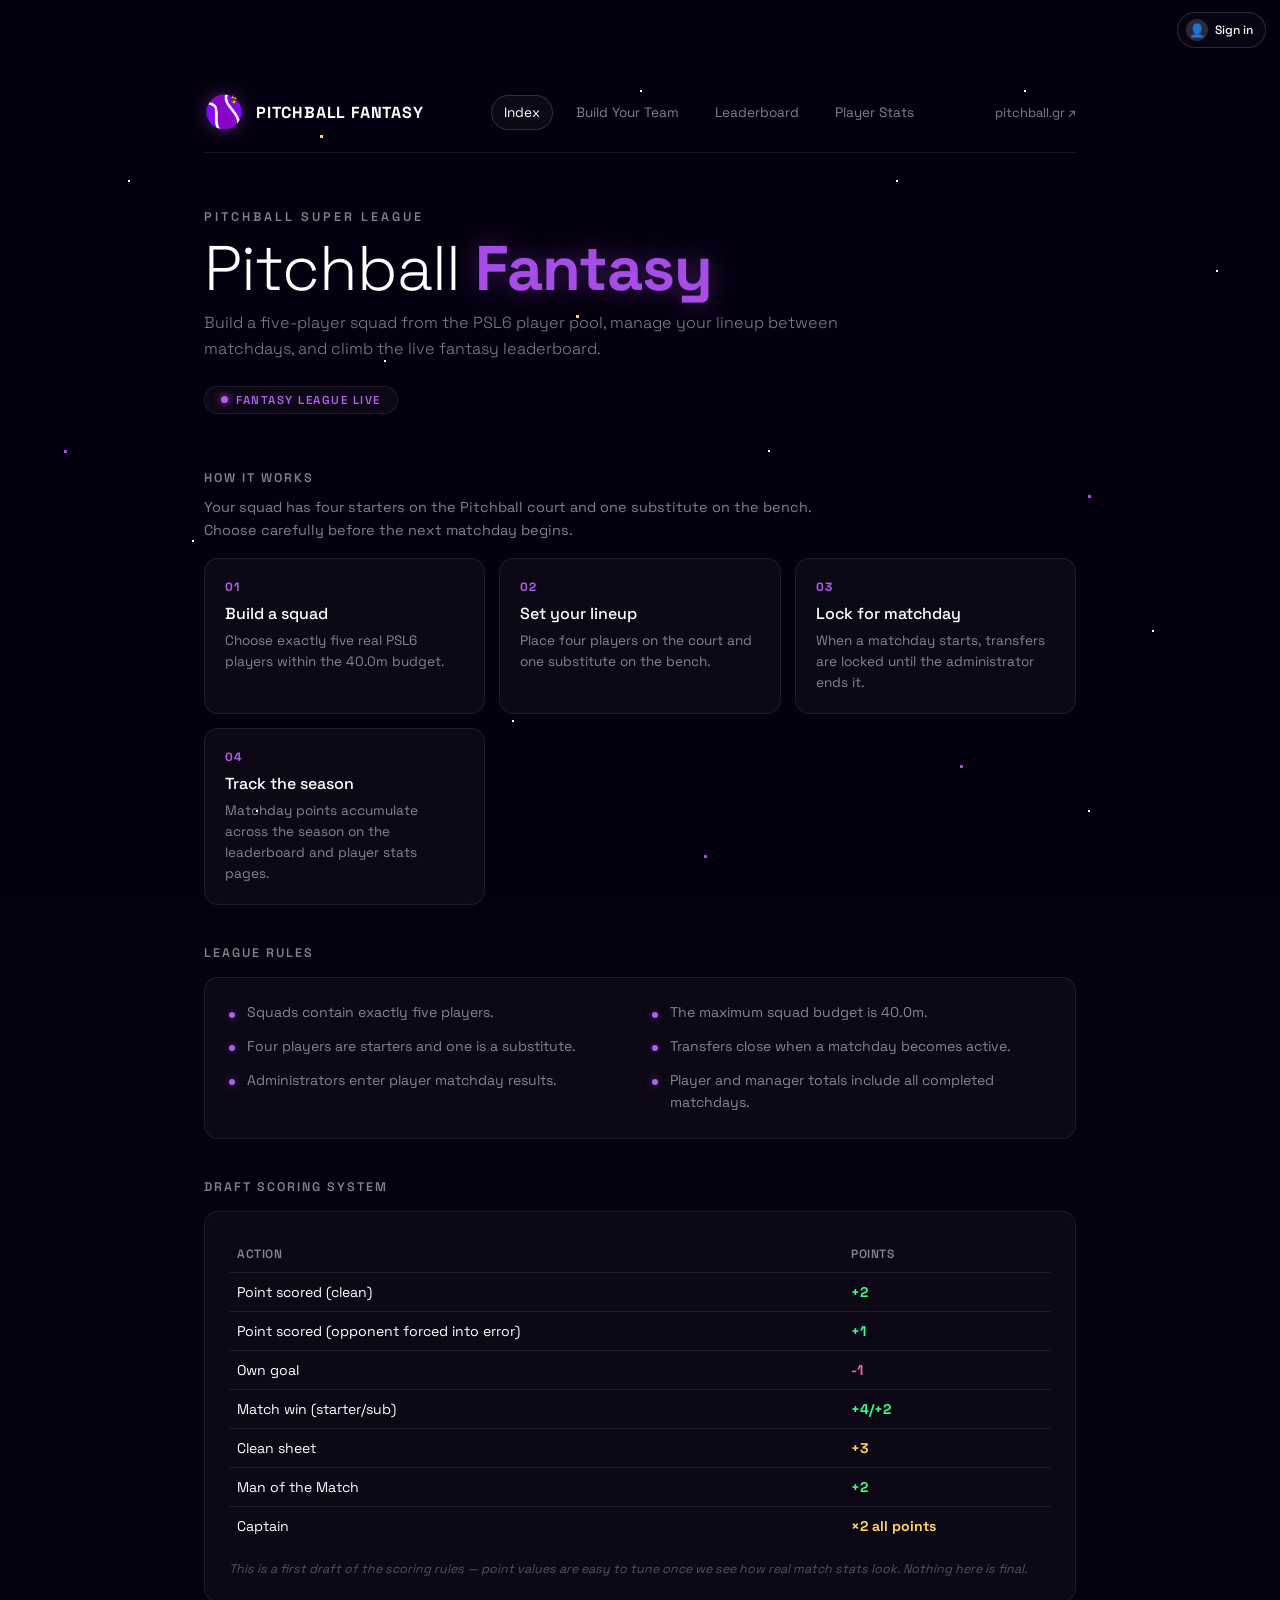
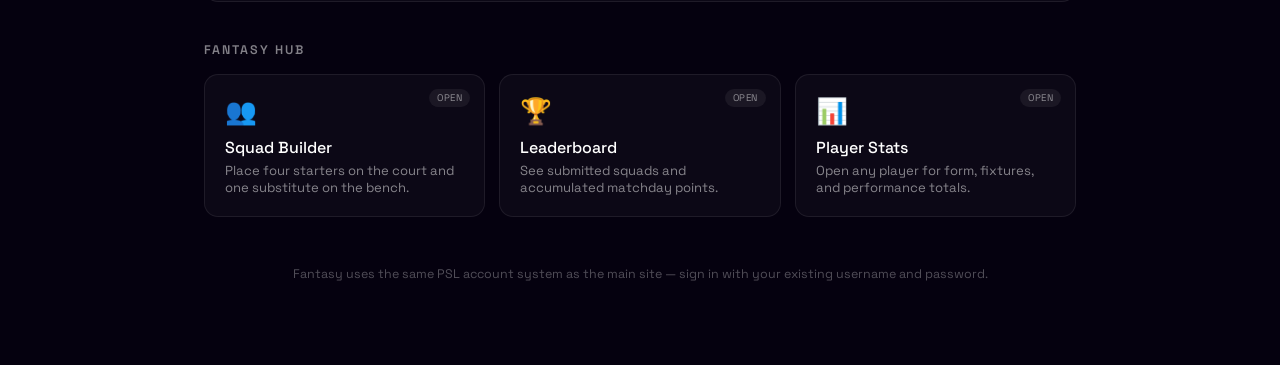
==== commit b95ebc7d: "pwa" ====
--- a/index.html
+++ b/index.html
@@ -4,13 +4,19 @@
 <meta charset="UTF-8">
 <meta name="viewport" content="width=device-width, initial-scale=1.0">
 <title>Pitchball Fantasy</title>
+<meta name="theme-color" content="#05010f">
+<meta name="apple-mobile-web-app-capable" content="yes">
+<meta name="apple-mobile-web-app-status-bar-style" content="black-translucent">
+<link rel="manifest" href="manifest.webmanifest">
+<link rel="icon" type="image/png" href="pitchball%20fantasy.png">
+<link rel="apple-touch-icon" href="icons/pitchball-192.png">
 <link href="https://fonts.googleapis.com/css2?family=Space+Grotesk:wght@300;400;600;700&display=swap" rel="stylesheet">
 <style>
   :root {
     --space-dark: #05010f;
     --panel: rgba(255, 255, 255, 0.03);
-    --neon-purple: #b366ff;
-    --neon-cyan: #00f0ff;
+    --neon-purple: #a64de8;
+    --neon-cyan: #b45df2;
     --accent-gold: #ffd166;
     --accent-green: #39ff88;
     --accent-pink: #ff5fa2;
@@ -62,8 +68,8 @@
   .stars::after {
     width: 3px; height: 3px;
     box-shadow:
-      25vw 15vh var(--neon-cyan), 75vw 85vh var(--neon-purple), 5vw 50vh var(--neon-cyan),
-      55vw 95vh var(--neon-purple), 45vw 35vh var(--neon-cyan), 85vw 55vh var(--neon-purple);
+      25vw 15vh var(--accent-gold), 75vw 85vh var(--neon-purple), 5vw 50vh var(--neon-purple),
+      55vw 95vh var(--neon-purple), 45vw 35vh var(--accent-gold), 85vw 55vh var(--neon-purple);
     animation: twinkle 3s infinite alternate-reverse;
   }
   @keyframes twinkle {
@@ -128,7 +134,7 @@
     margin-bottom: 0.6rem;
     line-height: 1.05;
   }
-  .title span { color: var(--neon-cyan); font-weight: 700; text-shadow: 0 0 24px rgba(0,240,255,0.4); }
+  .title span { color: var(--neon-purple); font-weight: 700; text-shadow: 0 0 24px rgba(166,77,232,0.4); }
   .subtitle {
     font-size: 1rem;
     color: var(--text-muted);
@@ -259,15 +265,12 @@
     text-transform: uppercase;
     white-space: nowrap;
   }
-  .brand-mark {
-    display: grid;
-    place-items: center;
-    width: 34px;
-    height: 34px;
-    border-radius: 10px;
-    background: linear-gradient(135deg, var(--neon-cyan), var(--neon-purple));
-    color: var(--space-dark);
-    font-weight: 800;
+  .brand-logo {
+    width: 40px;
+    height: 40px;
+    object-fit: contain;
+    filter: drop-shadow(0 0 8px rgba(179, 102, 255, 0.35));
+    flex-shrink: 0;
   }
   .site-topbar .topnav { margin: 0; justify-content: flex-end; }
   .site-link { color: var(--text-muted); font-size: 0.8rem; text-decoration: none; white-space: nowrap; }
@@ -278,7 +281,7 @@
   .section-intro { max-width: 620px; margin: -0.35rem 0 1rem; color: var(--text-muted); line-height: 1.6; font-size: 0.9rem; }
   .rule-list { display: grid; grid-template-columns: repeat(2, minmax(0, 1fr)); gap: 12px 24px; list-style: none; }
   .rule-list li { position: relative; padding-left: 18px; color: var(--text-muted); line-height: 1.55; font-size: 0.88rem; }
-  .rule-list li::before { content: ''; position: absolute; left: 0; top: 0.65em; width: 6px; height: 6px; border-radius: 50%; background: var(--neon-cyan); box-shadow: 0 0 8px rgba(0,240,255,0.5); }
+  .rule-list li::before { content: ''; position: absolute; left: 0; top: 0.65em; width: 6px; height: 6px; border-radius: 50%; background: var(--neon-cyan); box-shadow: 0 0 8px rgba(180,93,242,0.5); }
   @media (max-width: 760px) {
     .site-topbar { align-items: flex-start; flex-direction: column; margin-bottom: 2.5rem; }
     .site-topbar .topnav { justify-content: flex-start; }
@@ -293,7 +296,7 @@
 
 <div class="container">
   <div class="site-topbar">
-    <a href="index.html" class="brand"><span class="brand-mark">P</span><span>Pitchball Fantasy</span></a>
+    <a href="index.html" class="brand"><img class="brand-logo" src="pitchball%20fantasy.png" alt=""><span>Pitchball Fantasy</span></a>
     <nav class="topnav" aria-label="Fantasy pages">
     <a href="index.html" class="nav-link active" aria-current="page">Index</a>
     <a href="fantasy-build.html" class="nav-link">Build Your Team</a>
@@ -433,7 +436,7 @@
 const PSL_ADMIN = 'pitchball';
 let _pslDbCache = null, _pslDbFetching = null;
 async function pslDbGet(){if(_pslDbCache)return _pslDbCache;if(_pslDbFetching)return _pslDbFetching;_pslDbFetching=fetch(PSL_DB_URL).then(r=>r.json()).then(data=>{_pslDbCache=data;_pslDbFetching=null;return _pslDbCache;});return _pslDbFetching;}
-async function pslDbSet(data){_pslDbCache=data;await fetch(PSL_DB_URL,{method:'PUT',headers:{'Content-Type':'application/json'},body:JSON.stringify(data)});}
+async function pslDbSet(data){const latestResponse=await fetch(PSL_DB_URL);if(!latestResponse.ok)throw new Error('Unable to save account.');const latest=await latestResponse.json()||{};const latestUsers=latest.users||{};const newAccount=Object.entries(data.users||{}).find(([key])=>!latestUsers[key]);if(!newAccount)throw new Error('Account already exists or could not be saved.');const [username,account]=newAccount;const response=await fetch(PSL_DB_URL.replace('/.json',`/users/${encodeURIComponent(username)}.json`),{method:'PUT',headers:{'Content-Type':'application/json'},body:JSON.stringify(account)});if(!response.ok)throw new Error('Unable to save account.');_pslDbCache={...latest,users:{...latestUsers,[username]:account}};}
 function pslDbInvalidate(){_pslDbCache=null;}
 let pslCurrentUser=null;
 function pslLoadSession(){const s=localStorage.getItem('psl_session');return s?JSON.parse(s):null;}
@@ -441,9 +444,9 @@
 function pslClearSession(){localStorage.removeItem('psl_session');}
 async function pslHashPass(pass){const buf=await crypto.subtle.digest('SHA-256',new TextEncoder().encode(pass+'psl5salt'));return Array.from(new Uint8Array(buf)).map(b=>b.toString(16).padStart(2,'0')).join('');}
 
-function injectAuthStyles(){if(document.getElementById('psl-auth-styles'))return;const s=document.createElement('style');s.id='psl-auth-styles';s.textContent=`#psl-auth-widget{position:fixed;top:12px;right:14px;z-index:99999;font-family:'Space Grotesk',sans-serif;}.psl-aw-btn{display:flex;align-items:center;gap:7px;background:rgba(10,5,20,0.85);border:1px solid rgba(255,255,255,0.15);border-radius:20px;padding:6px 12px 6px 8px;cursor:pointer;backdrop-filter:blur(8px);font-size:12px;color:#fff;font-weight:500;}.psl-aw-btn:hover{border-color:rgba(0,240,255,0.5);}.psl-aw-avatar{width:22px;height:22px;border-radius:50%;background:#00f0ff;display:flex;align-items:center;justify-content:center;font-size:11px;font-weight:700;color:#000;flex-shrink:0;}.psl-aw-avatar.guest{background:rgba(255,255,255,0.15);color:#fff;font-size:13px;}.psl-aw-drop{position:absolute;top:calc(100% + 8px);right:0;background:#0a0518;border:1px solid rgba(255,255,255,0.12);border-radius:12px;overflow:hidden;min-width:220px;box-shadow:0 8px 32px rgba(0,0,0,0.5);display:none;}.psl-aw-drop.open{display:block;}.psl-aw-drop-header{padding:12px 14px;border-bottom:1px solid rgba(255,255,255,0.08);font-size:12px;color:rgba(255,255,255,0.4);display:flex;align-items:center;gap:10px;}.psl-aw-drop-header strong{display:block;font-size:14px;color:#fff;margin-bottom:1px;}.psl-aw-drop-item{display:block;width:100%;padding:11px 14px;font-size:13px;font-weight:500;color:#fff;background:none;border:none;cursor:pointer;text-align:left;transition:background 0.1s;font-family:inherit;text-decoration:none;}.psl-aw-drop-item:hover{background:rgba(255,255,255,0.06);}.psl-aw-drop-item.danger{color:#ff5fa2;}.psl-aw-divider{border:none;border-top:1px solid rgba(255,255,255,0.08);margin:2px 0;}.psl-modal-overlay{position:fixed;inset:0;background:rgba(0,0,0,0.7);z-index:100000;display:flex;align-items:center;justify-content:center;padding:1rem;}.psl-modal{background:#0a0518;border:1px solid rgba(255,255,255,0.12);border-radius:16px;width:100%;max-width:380px;overflow:hidden;}.psl-modal-hd{padding:1.25rem 1.5rem;border-bottom:1px solid rgba(255,255,255,0.1);display:flex;align-items:center;justify-content:space-between;}.psl-modal-title{font-size:16px;font-weight:600;color:#fff;}.psl-modal-close{background:none;border:none;color:rgba(255,255,255,0.4);cursor:pointer;font-size:20px;line-height:1;padding:2px;font-family:inherit;}.psl-modal-bd{padding:1.5rem;}.psl-form-group{margin-bottom:14px;}.psl-label{font-size:12px;color:rgba(255,255,255,0.5);margin-bottom:5px;display:block;font-weight:500;}.psl-input{width:100%;background:rgba(255,255,255,0.06);border:1px solid rgba(255,255,255,0.15);color:#fff;border-radius:8px;padding:9px 12px;font-size:13px;font-family:inherit;box-sizing:border-box;}.psl-input:focus{outline:none;border-color:#00f0ff;}.psl-input::placeholder{color:rgba(255,255,255,0.3);}.psl-btn-primary{width:100%;padding:10px;background:#00f0ff;color:#000;border:none;border-radius:8px;font-size:13px;font-weight:700;cursor:pointer;font-family:inherit;}.psl-btn-primary:hover{background:#33f3ff;}.psl-btn-primary:disabled{opacity:0.4;cursor:not-allowed;}.psl-err{font-size:11px;color:#ff5fa2;margin-top:6px;}.psl-ok{font-size:11px;color:#39ff88;margin-top:6px;}.psl-tabs{display:flex;margin-bottom:1.5rem;background:rgba(255,255,255,0.06);border-radius:8px;padding:3px;gap:3px;}.psl-tab{flex:1;padding:7px;border:none;background:none;border-radius:6px;font-size:12px;font-weight:600;color:rgba(255,255,255,0.4);cursor:pointer;font-family:inherit;}.psl-tab.active{background:#00f0ff;color:#000;}.psl-avatar-preview{width:72px;height:72px;border-radius:50%;object-fit:cover;border:2px solid rgba(255,255,255,0.15);display:block;margin:0 auto 12px;}`;document.head.appendChild(s);}
-
-function renderWidget(){if(!document.body){setTimeout(renderWidget,50);return;}const ex=document.getElementById('psl-auth-widget');if(ex)ex.remove();const adminNav=document.getElementById('admin-nav-link');if(adminNav)adminNav.style.display=pslCurrentUser?.isAdmin?'':'none';const w=document.createElement('div');w.id='psl-auth-widget';if(pslCurrentUser){const avatarBtn=pslCurrentUser.avatar?`<img src="${pslCurrentUser.avatar}" style="width:22px;height:22px;border-radius:50%;object-fit:cover;flex-shrink:0;" onerror="this.outerHTML='<div class=psl-aw-avatar>${pslCurrentUser.username[0].toUpperCase()}</div>'">`:`<div class="psl-aw-avatar">${pslCurrentUser.username[0].toUpperCase()}</div>`;const avatarDrop=pslCurrentUser.avatar?`<img src="${pslCurrentUser.avatar}" style="width:36px;height:36px;border-radius:50%;object-fit:cover;flex-shrink:0;">`:`<div class="psl-aw-avatar" style="width:36px;height:36px;font-size:15px;">${pslCurrentUser.username[0].toUpperCase()}</div>`;w.innerHTML=`<div class="psl-aw-btn" onclick="pslToggleDrop()">${avatarBtn}<span>${pslCurrentUser.username}</span><span style="color:rgba(255,255,255,0.3);font-size:10px;">▾</span></div><div class="psl-aw-drop" id="psl-aw-drop"><div class="psl-aw-drop-header">${avatarDrop}<div><strong>${pslCurrentUser.username}</strong>${pslCurrentUser.isAdmin?'<span style="color:#00f0ff;font-size:10px;">⚡ Admin</span>':''}</div></div><hr class="psl-aw-divider"><button class="psl-aw-drop-item danger" onclick="pslLogout()">Sign out</button></div>`;}else{w.innerHTML=`<div class="psl-aw-btn" onclick="pslOpenAuth('login')"><div class="psl-aw-avatar guest">👤</div><span>Sign in</span></div>`;}document.body.appendChild(w);document.addEventListener('click',e=>{if(!w.contains(e.target)){const d=document.getElementById('psl-aw-drop');if(d)d.classList.remove('open');}},{capture:true});}
+function injectAuthStyles(){if(document.getElementById('psl-auth-styles'))return;const s=document.createElement('style');s.id='psl-auth-styles';s.textContent=`#psl-auth-widget{position:fixed;top:12px;right:14px;z-index:99999;font-family:'Space Grotesk',sans-serif;}.psl-aw-btn{display:flex;align-items:center;gap:7px;background:rgba(10,5,20,0.85);border:1px solid rgba(255,255,255,0.15);border-radius:20px;padding:6px 12px 6px 8px;cursor:pointer;backdrop-filter:blur(8px);font-size:12px;color:#fff;font-weight:500;}.psl-aw-btn:hover{border-color:rgba(180,93,242,0.5);}.psl-aw-avatar{width:22px;height:22px;border-radius:50%;background:#b45df2;display:flex;align-items:center;justify-content:center;font-size:11px;font-weight:700;color:#000;flex-shrink:0;}.psl-aw-avatar.guest{background:rgba(255,255,255,0.15);color:#fff;font-size:13px;}.psl-aw-drop{position:absolute;top:calc(100% + 8px);right:0;background:#0a0518;border:1px solid rgba(255,255,255,0.12);border-radius:12px;overflow:hidden;min-width:220px;box-shadow:0 8px 32px rgba(0,0,0,0.5);display:none;}.psl-aw-drop.open{display:block;}.psl-aw-drop-header{padding:12px 14px;border-bottom:1px solid rgba(255,255,255,0.08);font-size:12px;color:rgba(255,255,255,0.4);display:flex;align-items:center;gap:10px;}.psl-aw-drop-header strong{display:block;font-size:14px;color:#fff;margin-bottom:1px;}.psl-aw-drop-item{display:block;width:100%;padding:11px 14px;font-size:13px;font-weight:500;color:#fff;background:none;border:none;cursor:pointer;text-align:left;transition:background 0.1s;font-family:inherit;text-decoration:none;}.psl-aw-drop-item:hover{background:rgba(255,255,255,0.06);}.psl-aw-drop-item.danger{color:#ff5fa2;}.psl-aw-divider{border:none;border-top:1px solid rgba(255,255,255,0.08);margin:2px 0;}.psl-modal-overlay{position:fixed;inset:0;background:rgba(0,0,0,0.7);z-index:100000;display:flex;align-items:center;justify-content:center;padding:1rem;}.psl-modal{background:#0a0518;border:1px solid rgba(255,255,255,0.12);border-radius:16px;width:100%;max-width:380px;overflow:hidden;}.psl-modal-hd{padding:1.25rem 1.5rem;border-bottom:1px solid rgba(255,255,255,0.1);display:flex;align-items:center;justify-content:space-between;}.psl-modal-title{font-size:16px;font-weight:600;color:#fff;}.psl-modal-close{background:none;border:none;color:rgba(255,255,255,0.4);cursor:pointer;font-size:20px;line-height:1;padding:2px;font-family:inherit;}.psl-modal-bd{padding:1.5rem;}.psl-form-group{margin-bottom:14px;}.psl-label{font-size:12px;color:rgba(255,255,255,0.5);margin-bottom:5px;display:block;font-weight:500;}.psl-input{width:100%;background:rgba(255,255,255,0.06);border:1px solid rgba(255,255,255,0.15);color:#fff;border-radius:8px;padding:9px 12px;font-size:13px;font-family:inherit;box-sizing:border-box;}.psl-input:focus{outline:none;border-color:#b45df2;}.psl-input::placeholder{color:rgba(255,255,255,0.3);}.psl-btn-primary{width:100%;padding:10px;background:#b45df2;color:#000;border:none;border-radius:8px;font-size:13px;font-weight:700;cursor:pointer;font-family:inherit;}.psl-btn-primary:hover{background:#c276fa;}.psl-btn-primary:disabled{opacity:0.4;cursor:not-allowed;}.psl-err{font-size:11px;color:#ff5fa2;margin-top:6px;}.psl-ok{font-size:11px;color:#39ff88;margin-top:6px;}.psl-tabs{display:flex;margin-bottom:1.5rem;background:rgba(255,255,255,0.06);border-radius:8px;padding:3px;gap:3px;}.psl-tab{flex:1;padding:7px;border:none;background:none;border-radius:6px;font-size:12px;font-weight:600;color:rgba(255,255,255,0.4);cursor:pointer;font-family:inherit;}.psl-tab.active{background:#b45df2;color:#000;}.psl-avatar-preview{width:72px;height:72px;border-radius:50%;object-fit:cover;border:2px solid rgba(255,255,255,0.15);display:block;margin:0 auto 12px;}`;document.head.appendChild(s);}
+
+function renderWidget(){if(!document.body){setTimeout(renderWidget,50);return;}const ex=document.getElementById('psl-auth-widget');if(ex)ex.remove();const adminNav=document.getElementById('admin-nav-link');if(adminNav)adminNav.style.display=pslCurrentUser?.isAdmin?'':'none';const w=document.createElement('div');w.id='psl-auth-widget';if(pslCurrentUser){const avatarBtn=pslCurrentUser.avatar?`<img src="${pslCurrentUser.avatar}" style="width:22px;height:22px;border-radius:50%;object-fit:cover;flex-shrink:0;" onerror="this.outerHTML='<div class=psl-aw-avatar>${pslCurrentUser.username[0].toUpperCase()}</div>'">`:`<div class="psl-aw-avatar">${pslCurrentUser.username[0].toUpperCase()}</div>`;const avatarDrop=pslCurrentUser.avatar?`<img src="${pslCurrentUser.avatar}" style="width:36px;height:36px;border-radius:50%;object-fit:cover;flex-shrink:0;">`:`<div class="psl-aw-avatar" style="width:36px;height:36px;font-size:15px;">${pslCurrentUser.username[0].toUpperCase()}</div>`;w.innerHTML=`<div class="psl-aw-btn" onclick="pslToggleDrop()">${avatarBtn}<span>${pslCurrentUser.username}</span><span style="color:rgba(255,255,255,0.3);font-size:10px;">▾</span></div><div class="psl-aw-drop" id="psl-aw-drop"><div class="psl-aw-drop-header">${avatarDrop}<div><strong>${pslCurrentUser.username}</strong>${pslCurrentUser.isAdmin?'<span style="color:#b45df2;font-size:10px;">⚡ Admin</span>':''}</div></div><hr class="psl-aw-divider"><button class="psl-aw-drop-item danger" onclick="pslLogout()">Sign out</button></div>`;}else{w.innerHTML=`<div class="psl-aw-btn" onclick="pslOpenAuth('login')"><div class="psl-aw-avatar guest">👤</div><span>Sign in</span></div>`;}document.body.appendChild(w);document.addEventListener('click',e=>{if(!w.contains(e.target)){const d=document.getElementById('psl-aw-drop');if(d)d.classList.remove('open');}},{capture:true});}
 function pslToggleDrop(){document.getElementById('psl-aw-drop')?.classList.toggle('open');}
 
 let _authModal=null;
@@ -459,5 +462,6 @@
 injectAuthStyles();
 document.addEventListener('DOMContentLoaded',pslAuthInit);
 </script>
+<script src="pwa.js"></script>
 </body>
 </html>
